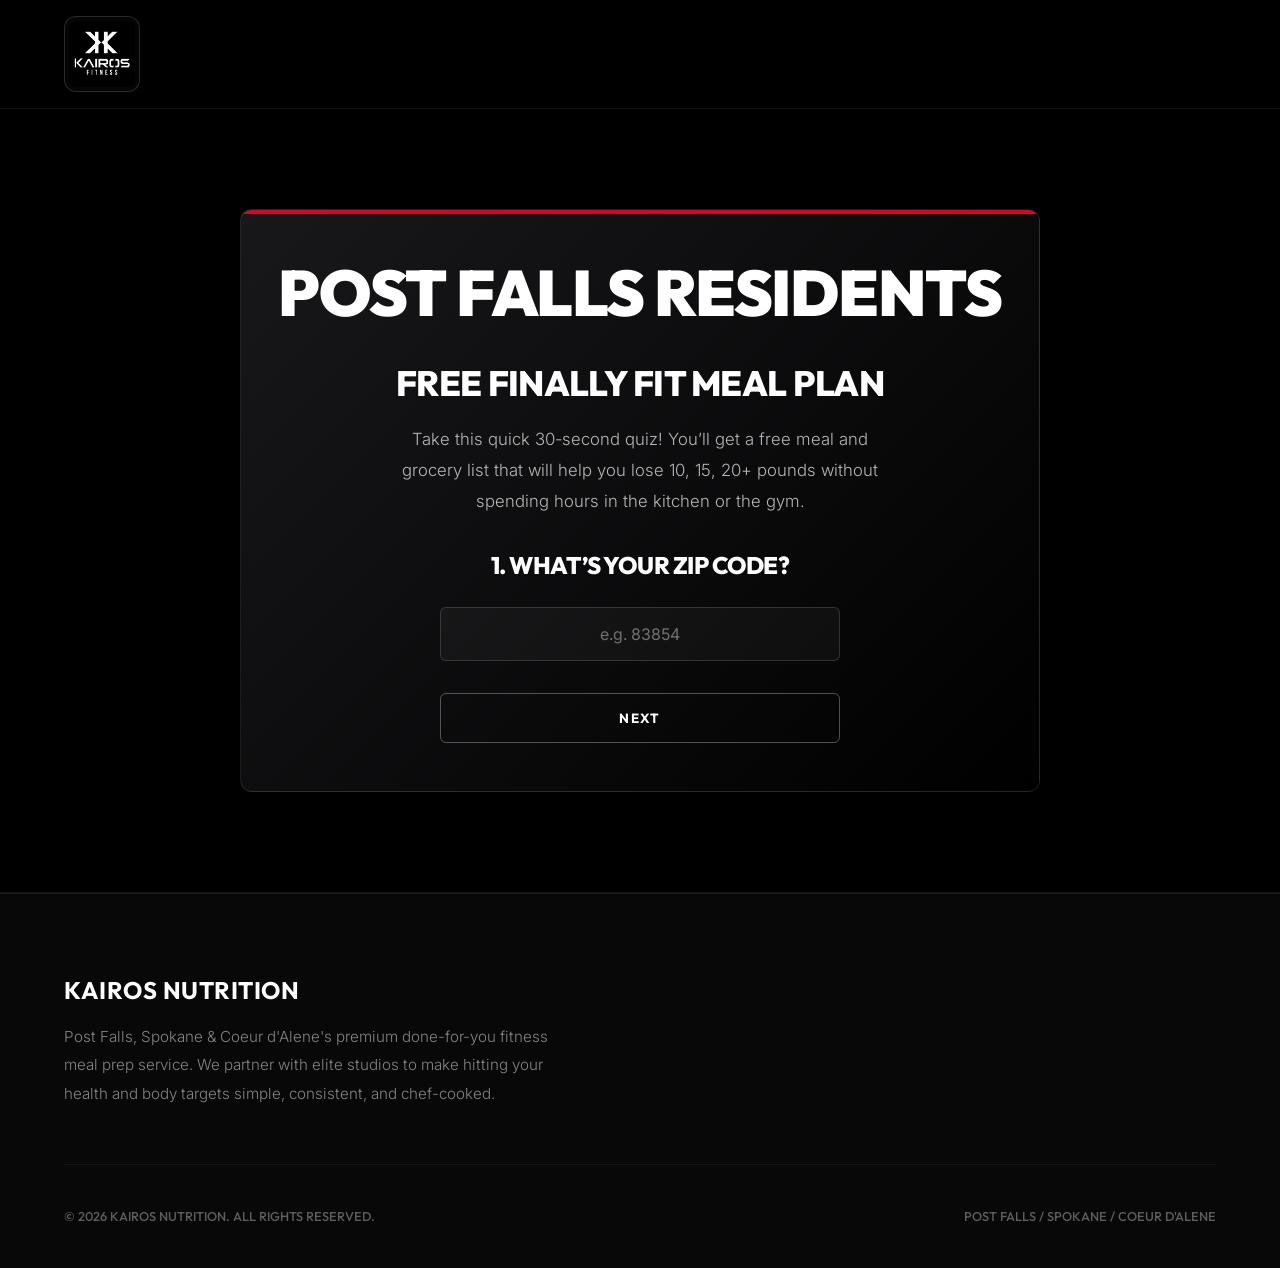
==== post-falls/index.html @ ef64cce2 "Add Matthew D. before/after transformation photos to his testimonial card" ====
<!DOCTYPE html>
<html lang="en">
<head>
    <meta charset="UTF-8">
    <meta name="viewport" content="width=device-width, initial-scale=1.0">
    <title>Automated Meal Plan & Delivery | Finally Fit Post Falls</title>
    <meta name="description" content="Calculate your personalized daily macros, unlock member-pricing, and get chef-cooked high-protein meals delivered fresh. Done-for-you fitness nutrition.">
    
    <!-- CSS Stylesheet -->
    <link rel="stylesheet" href="/post-falls/style.css?v=4.2">
    
    <!-- Preconnect for Google Fonts -->
    <link rel="preconnect" href="https://fonts.googleapis.com">
    <link rel="preconnect" href="https://fonts.gstatic.com" crossorigin>
    
    <!-- Script defer -->
    <script src="/post-falls/main.js?v=4.3" defer></script>
    <style>
        .testimonial-grid {
            display: grid;
            grid-template-columns: repeat(3, minmax(0, 1fr));
            gap: 20px;
        }
        @media (max-width: 768px) {
            .testimonial-grid {
                grid-template-columns: 1fr;
                gap: 15px;
            }
        }
    </style>
</head>
<body>


    <!-- MAIN BRAND HEADER -->
    <header class="header-nav">
        <div class="container nav-flex">
            <a href="#" class="logo-link">
                <img src="/assets/kairos_logo.png" alt="Kairos Logo" class="logo-img" onerror="this.style.display='none'">
            </a>
        </div>
    </header>

    <!-- HERO SECTION & INTEGRATED LEAD CAPTURE QUIZ -->
    <section class="hero-sec" id="quiz-anchor">
        <div class="container">
            <div class="quiz-hero-container">
                <!-- Centered Step-by-Step Lead Magnet Quiz Widget -->
                <div class="lead-magnet-content quiz-container" id="lead-quiz">

                    <!-- Step 1 -->
                    <div class="quiz-step active" id="quiz-step-1">
                        <!-- Centered Bold Header -->
                        <h1 class="hero-post-falls-title" style="margin-top: 0; margin-bottom: 2rem;">Post Falls Residents</h1>
                        <h2 class="font-heading" style="font-size: 2.2rem; margin-bottom: 1rem; text-align: center;">Free Finally Fit Meal Plan</h2>
                        <p style="color: rgba(255,255,255,0.7); margin-bottom: 2rem; max-width: 500px; margin-inline: auto; text-align: center;">Take this quick 30-second quiz! You’ll get a free meal and grocery list that will help you lose 10, 15, 20+ pounds without spending hours in the kitchen or the gym.</p>
                        
                        <h3 class="font-heading" style="font-size: 1.5rem; margin-bottom: 1.5rem; text-align: center;">1. What’s your ZIP code?</h3>
                        <div class="quiz-options">
                            <input type="text" class="lead-input" placeholder="e.g. 83854" data-question="What's your ZIP code?" required style="margin-bottom: 0;" />
                            <button class="btn btn-secondary text-next-btn" data-next="quiz-step-2" style="margin-top: 1rem; width: 100%;">Next</button>
                        </div>
                    </div>

                    <!-- Step 2 -->
                    <div class="quiz-step" id="quiz-step-2" style="display: none;">
                        <span class="font-heading" style="font-size: 0.85rem; letter-spacing: 0.2em; color: var(--brand-red); display: block; margin-bottom: 0.5rem; text-align: center;">Step 2 of 13</span>
                        <h3 class="font-heading" style="font-size: 1.5rem; margin-bottom: 1.5rem; text-align: center;">2. How old are you?</h3>
                        <div class="quiz-options">
                            <input type="number" class="lead-input" placeholder="e.g. 35" data-question="How old are you?" required style="margin-bottom: 0;" />
                            <button class="btn btn-secondary text-next-btn" data-next="quiz-step-3" style="margin-top: 1rem; width: 100%;">Next</button>
                        </div>
                        <button class="btn btn-secondary quiz-back-btn" data-prev="quiz-step-1" style="margin-top: 1.5rem; width: 100%; opacity: 0.7;">Back</button>
                    </div>

                    <!-- Step 3 -->
                    <div class="quiz-step" id="quiz-step-3" style="display: none;">
                        <span class="font-heading" style="font-size: 0.85rem; letter-spacing: 0.2em; color: var(--brand-red); display: block; margin-bottom: 0.5rem; text-align: center;">Step 3 of 13</span>
                        <h3 class="font-heading" style="font-size: 1.5rem; margin-bottom: 1.5rem; text-align: center;">3. Are you:</h3>
                        <div class="quiz-options">
                            <button class="btn btn-secondary quiz-btn" data-next="quiz-step-4">Male</button>
                            <button class="btn btn-secondary quiz-btn" data-next="quiz-step-4">Female</button>
                        </div>
                        <button class="btn btn-secondary quiz-back-btn" data-prev="quiz-step-2" style="margin-top: 1.5rem; width: 100%; opacity: 0.7;">Back</button>
                    </div>

                    <!-- Step 4 -->
                    <div class="quiz-step" id="quiz-step-4" style="display: none;">
                        <span class="font-heading" style="font-size: 0.85rem; letter-spacing: 0.2em; color: var(--brand-red); display: block; margin-bottom: 0.5rem; text-align: center;">Step 4 of 13</span>
                        <h3 class="font-heading" style="font-size: 1.5rem; margin-bottom: 1.5rem; text-align: center;">4. How tall are you?</h3>
                        <div class="quiz-options">
                            <div class="split-inputs-container">
                                <input type="number" class="lead-input" placeholder="Feet" data-question="Height (Feet)" required style="flex: 1; margin-bottom: 0;" />
                                <input type="number" class="lead-input" placeholder="Inches" data-question="Height (Inches)" required style="flex: 1; margin-bottom: 0;" />
                            </div>
                            <button class="btn btn-secondary text-next-btn" data-next="quiz-step-5" style="margin-top: 1rem; width: 100%;">Next</button>
                        </div>
                        <button class="btn btn-secondary quiz-back-btn" data-prev="quiz-step-3" style="margin-top: 1.5rem; width: 100%; opacity: 0.7;">Back</button>
                    </div>

                    <!-- Step 5 -->
                    <div class="quiz-step" id="quiz-step-5" style="display: none;">
                        <span class="font-heading" style="font-size: 0.85rem; letter-spacing: 0.2em; color: var(--brand-red); display: block; margin-bottom: 0.5rem; text-align: center;">Step 5 of 13</span>
                        <h3 class="font-heading" style="font-size: 1.5rem; margin-bottom: 1.5rem; text-align: center;">5. What is your current weight?</h3>
                        <div class="quiz-options">
                            <input type="text" class="lead-input" placeholder="e.g. 180 lbs" data-question="What is your current weight?" required style="margin-bottom: 0;" />
                            <button class="btn btn-secondary text-next-btn" data-next="quiz-step-6" style="margin-top: 1rem; width: 100%;">Next</button>
                        </div>
                        <button class="btn btn-secondary quiz-back-btn" data-prev="quiz-step-4" style="margin-top: 1.5rem; width: 100%; opacity: 0.7;">Back</button>
                    </div>

                    <!-- Step 6 -->
                    <div class="quiz-step" id="quiz-step-6" style="display: none;">
                        <span class="font-heading" style="font-size: 0.85rem; letter-spacing: 0.2em; color: var(--brand-red); display: block; margin-bottom: 0.5rem; text-align: center;">Step 6 of 13</span>
                        <h3 class="font-heading" style="font-size: 1.5rem; margin-bottom: 1.5rem; text-align: center;">6. Which best describes your activity level?</h3>
                        <div class="quiz-options">
                            <button class="btn btn-secondary quiz-btn" data-next="quiz-step-7">Mostly sitting / desk job</button>
                            <button class="btn btn-secondary quiz-btn" data-next="quiz-step-7">Lightly active</button>
                            <button class="btn btn-secondary quiz-btn" data-next="quiz-step-7">Moderately active</button>
                            <button class="btn btn-secondary quiz-btn" data-next="quiz-step-7">Very active</button>
                        </div>
                        <button class="btn btn-secondary quiz-back-btn" data-prev="quiz-step-5" style="margin-top: 1.5rem; width: 100%; opacity: 0.7;">Back</button>
                    </div>

                    <!-- Step 7 -->
                    <div class="quiz-step" id="quiz-step-7" style="display: none;">
                        <span class="font-heading" style="font-size: 0.85rem; letter-spacing: 0.2em; color: var(--brand-red); display: block; margin-bottom: 0.5rem; text-align: center;">Step 7 of 13</span>
                        <h3 class="font-heading" style="font-size: 1.5rem; margin-bottom: 1.5rem; text-align: center;">7. How much weight would you like to lose?</h3>
                        <div class="quiz-options">
                            <button class="btn btn-secondary quiz-btn" data-next="quiz-step-8">1-10 lbs</button>
                            <button class="btn btn-secondary quiz-btn" data-next="quiz-step-8">10-20 lbs</button>
                            <button class="btn btn-secondary quiz-btn" data-next="quiz-step-8">20-30 lbs</button>
                            <button class="btn btn-secondary quiz-btn" data-next="quiz-step-8">30+ lbs</button>
                        </div>
                        <button class="btn btn-secondary quiz-back-btn" data-prev="quiz-step-6" style="margin-top: 1.5rem; width: 100%; opacity: 0.7;">Back</button>
                    </div>

                    <!-- Step 8 -->
                    <div class="quiz-step" id="quiz-step-8" style="display: none;">
                        <span class="font-heading" style="font-size: 0.85rem; letter-spacing: 0.2em; color: var(--brand-red); display: block; margin-bottom: 0.5rem; text-align: center;">Step 8 of 13</span>
                        <h3 class="font-heading" style="font-size: 1.5rem; margin-bottom: 1.5rem; text-align: center;">8. How many hours do you work each week?</h3>
                        <div class="quiz-options">
                            <button class="btn btn-secondary quiz-btn" data-next="quiz-step-10">Under 40</button>
                            <button class="btn btn-secondary quiz-btn" data-next="quiz-step-10">40-50</button>
                            <button class="btn btn-secondary quiz-btn" data-next="quiz-step-10">50-60</button>
                            <button class="btn btn-secondary quiz-btn" data-next="quiz-step-10">60+</button>
                        </div>
                        <button class="btn btn-secondary quiz-back-btn" data-prev="quiz-step-7" style="margin-top: 1.5rem; width: 100%; opacity: 0.7;">Back</button>
                    </div>

                    <!-- Step 10 -->
                    <div class="quiz-step" id="quiz-step-10" style="display: none;">
                        <span class="font-heading" style="font-size: 0.85rem; letter-spacing: 0.2em; color: var(--brand-red); display: block; margin-bottom: 0.5rem; text-align: center;">Step 10 of 13</span>
                        <h3 class="font-heading" style="font-size: 1.5rem; margin-bottom: 1.5rem; text-align: center;">10. How important is losing this weight to you right now?</h3>
                        <div class="quiz-options">
                            <button class="btn btn-secondary quiz-btn" data-next="quiz-step-11">1 - Not very important</button>
                            <button class="btn btn-secondary quiz-btn" data-next="quiz-step-11">2 - I know I should, but I'm not ready</button>
                            <button class="btn btn-secondary quiz-btn" data-next="quiz-step-11">3 - I want to make a change</button>
                            <button class="btn btn-secondary quiz-btn" data-next="quiz-step-11">4 - I'm serious about it</button>
                            <button class="btn btn-secondary quiz-btn" data-next="quiz-step-11">5 - I need to do this now</button>
                        </div>
                        <button class="btn btn-secondary quiz-back-btn" data-prev="quiz-step-8" style="margin-top: 1.5rem; width: 100%; opacity: 0.7;">Back</button>
                    </div>

                    <!-- Step 11 -->
                    <div class="quiz-step" id="quiz-step-11" style="display: none;">
                        <span class="font-heading" style="font-size: 0.85rem; letter-spacing: 0.2em; color: var(--brand-red); display: block; margin-bottom: 0.5rem; text-align: center;">Step 11 of 13</span>
                        <h3 class="font-heading" style="font-size: 1.5rem; margin-bottom: 1.5rem; text-align: center;">11. What is your biggest struggle right now?</h3>
                        <div class="quiz-options">
                            <button class="btn btn-secondary quiz-btn" data-next="quiz-step-12">I don't have time</button>
                            <button class="btn btn-secondary quiz-btn" data-next="quiz-step-12">I can't stay consistent</button>
                            <button class="btn btn-secondary quiz-btn" data-next="quiz-step-12">I don't know what to eat</button>
                            <button class="btn btn-secondary quiz-btn" data-next="quiz-step-12">I'm too tired after work</button>
                            <button class="btn btn-secondary quiz-btn" data-next="quiz-step-12">I lose weight, then gain it back</button>
                        </div>
                        <button class="btn btn-secondary quiz-back-btn" data-prev="quiz-step-10" style="margin-top: 1.5rem; width: 100%; opacity: 0.7;">Back</button>
                    </div>
                    
                    <!-- Step 12 -->
                    <div class="quiz-step" id="quiz-step-12" style="display: none;">
                        <span class="font-heading" style="font-size: 0.85rem; letter-spacing: 0.2em; color: var(--brand-red); display: block; margin-bottom: 0.5rem; text-align: center;">Step 12 of 13</span>
                        <h3 class="font-heading" style="font-size: 1.5rem; margin-bottom: 1.5rem; text-align: center;">12. What is your name?</h3>
                        <div class="quiz-options">
                            <div class="split-inputs-container">
                                <input type="text" class="lead-input" placeholder="First Name" data-question="What's your first name?" required style="flex: 1; margin-bottom: 0;" />
                                <input type="text" class="lead-input" placeholder="Last Name" data-question="What's your last name?" required style="flex: 1; margin-bottom: 0;" />
                            </div>
                            <button class="btn btn-secondary text-next-btn" data-next="quiz-step-email" style="margin-top: 1rem; width: 100%;">Next</button>
                        </div>
                        <button class="btn btn-secondary quiz-back-btn" data-prev="quiz-step-11" style="margin-top: 1.5rem; width: 100%; opacity: 0.7;">Back</button>
                    </div>

                    <!-- Step 13 (Email + Phone) -->
                    <div class="quiz-step" id="quiz-step-email" style="display: none;">
                        <span class="font-heading" style="font-size: 0.85rem; letter-spacing: 0.2em; color: var(--brand-red); display: block; margin-bottom: 0.5rem; text-align: center;">Results Ready</span>
                        <h2 class="font-heading" style="font-size: 2.2rem; margin-bottom: 1rem; text-align: center;">Your Plan is Ready!</h2>
                        <p style="color: rgba(255,255,255,0.7); margin-bottom: 2rem; max-width: 500px; margin-inline: auto; text-align: center;">Enter your email and phone number to instantly receive your customized workout and meal plan</p>
                        
                        <form class="lead-magnet-form" id="quiz-form">
                            <input type="email" id="quiz-email" class="lead-input" placeholder="Enter your best email address" required style="margin-bottom: 1rem;" />
                            <input type="tel" id="quiz-phone" class="lead-input" placeholder="Enter your best phone number" required style="margin-bottom: 1rem;" />
                            
                            <div class="sms-disclaimer" style="font-size: 0.72rem; color: rgba(255, 255, 255, 0.45); margin-top: 8px; margin-bottom: 12px; line-height: 1.4; text-align: left; font-weight: 300;">
                                By clicking below, you consent to receive text messages from Finally Fit for order reminders, meal swaps, and updates. Msg & data rates may apply. Msg frequency varies. Reply STOP to opt-out. View our <a href="https://kairosmealpreps.com/privacy" target="_blank" style="color: var(--brand-red); text-decoration: underline;">Privacy Policy</a>.
                            </div>

                            <button type="submit" class="btn btn-primary lead-btn" style="width: 100%;">Reveal My Results & Get Guide</button>
                        </form>
                        <button class="btn btn-secondary quiz-back-btn" data-prev="quiz-step-12" style="margin-top: 1.5rem; width: 100%; opacity: 0.7;">Back</button>
                    </div>
                    
                    <!-- Step 14 (Loading Screen) -->
                    <div class="quiz-step" id="quiz-step-loading" style="display: none; text-align: center; padding: 40px 20px;">
                        <span class="font-heading" style="font-size: 0.9rem; letter-spacing: 0.25em; color: var(--brand-red); display: block; margin-bottom: 1.5rem; text-transform: uppercase;">Creating Your Plan</span>
                        <h2 class="font-heading" style="font-size: 2rem; margin-bottom: 2rem; text-transform: uppercase; letter-spacing: 1px;">Building Your Personalized Meal Plan...</h2>
                        
                        <!-- Progress Bar Container -->
                        <div style="width: 100%; max-width: 450px; height: 12px; background: rgba(255, 255, 255, 0.08); border: 2px solid #fff; border-radius: 0; margin: 0 auto 2.5rem auto; overflow: hidden; position: relative;">
                            <div id="loading-bar-progress" style="width: 0%; height: 100%; background: var(--brand-red); transition: width 0.1s linear;"></div>
                        </div>
                        
                        <!-- Dynamic Loading Text -->
                        <p id="loading-step-text" style="color: rgba(255, 255, 255, 0.85); font-size: 1.05rem; font-weight: 300; height: 30px; margin: 0 auto; max-width: 500px;">
                            Analyzing your daily calorie needs...
                        </p>
                    </div>

                </div>
            </div>
                     <!-- DYNAMIC RESULTS & PRICING PANEL (Initially hidden, revealed on submit) -->
            <div class="results-pane" id="results-pane" style="display: none; padding: 0.75rem 0;">
                
                <!-- SECTION 1 — PERSONALIZED RESULTS -->
                <div class="results-header-box" style="text-align: center; max-width: 650px; margin: 0 auto; padding: 0.5rem 1.5rem;">
                    <h2 style="font-family: var(--font-primary); font-weight: 900; font-size: clamp(1.1rem, 3.5vw, 1.6rem); text-transform: uppercase; color: #fff; margin-bottom: 0.3rem; line-height: 1.2; letter-spacing: 0.5px;">
                        CONGRATULATIONS <span id="result-user-name">Athlete</span>!<br>
                        <span style="font-size: 0.85em; font-weight: 700; opacity: 0.95;">YOUR PLAN IS READY.</span>
                    </h2>
                    <p style="font-size: 1.02rem; color: rgba(255, 255, 255, 0.7); font-weight: 300; margin-top: 5px; margin-bottom: 1.25rem; line-height: 1.45;">
                        Your personalized meal plan, recipes, and Post Falls grocery list have been sent to your email.
                    </p>
                    
 
 
                    <div class="macro-box-grid" style="display: grid; grid-template-columns: repeat(4, minmax(0, 1fr)); gap: 8px; max-width: 550px; margin: 0 auto 1.5rem auto;">
                        <div class="macro-stat-card calorie-card" style="background: rgba(255,255,255,0.03); border: 1px solid rgba(255,255,255,0.1); padding: 0.5rem 0.25rem; border-radius: 8px; text-align: center;">
                            <div class="macro-val" id="macro-val-calories" style="font-size: 1.4rem; font-weight: 900; color: #fff;">1,850</div>
                            <div class="macro-label" style="font-size: 0.75rem; text-transform: uppercase; color: rgba(255,255,255,0.5); margin-top: 3px;">Calories</div>
                        </div>
                        <div class="macro-stat-card" style="background: rgba(255,255,255,0.03); border: 1px solid rgba(255,255,255,0.1); padding: 0.5rem 0.25rem; border-radius: 8px; text-align: center;">
                            <div class="macro-val" id="macro-val-protein" style="font-size: 1.4rem; font-weight: 900; color: var(--brand-red);">175g</div>
                            <div class="macro-label" style="font-size: 0.75rem; text-transform: uppercase; color: rgba(255,255,255,0.5); margin-top: 3px;">Protein</div>
                        </div>
                        <div class="macro-stat-card" style="background: rgba(255,255,255,0.03); border: 1px solid rgba(255,255,255,0.1); padding: 0.5rem 0.25rem; border-radius: 8px; text-align: center;">
                            <div class="macro-val" id="macro-val-carbs" style="font-size: 1.4rem; font-weight: 900; color: #fff;">125g</div>
                            <div class="macro-label" style="font-size: 0.75rem; text-transform: uppercase; color: rgba(255,255,255,0.5); margin-top: 3px;">Carbs</div>
                        </div>
                        <div class="macro-stat-card" style="background: rgba(255,255,255,0.03); border: 1px solid rgba(255,255,255,0.1); padding: 0.5rem 0.25rem; border-radius: 8px; text-align: center;">
                            <div class="macro-val" id="macro-val-fat" style="font-size: 1.4rem; font-weight: 900; color: #fff;">55g</div>
                            <div class="macro-label" style="font-size: 0.75rem; text-transform: uppercase; color: rgba(255,255,255,0.5); margin-top: 3px;">Fat</div>
                        </div>
                    </div>
 
                </div>
                <!-- SECTION 1 — TRANSITION -->
                <div class="section-transition" style="text-align: center; max-width: 650px; margin: 3rem auto 2rem auto; padding: 0 1.5rem;">
                    <h4 id="transition-small-headline" style="font-family: var(--font-primary); font-weight: 800; font-size: 1.1rem; text-transform: uppercase; color: var(--brand-red); letter-spacing: 0.15em; margin-bottom: 0.5rem;">
                        <span id="trans-user-name">ATHLETE</span>, YOU HAVE THE PLAN.
                    </h4>
                    <h2 style="font-family: var(--font-primary); font-weight: 900; font-size: clamp(2rem, 5vw, 3rem); text-transform: uppercase; color: #fff; margin-bottom: 1rem; line-height: 1.15; letter-spacing: -0.5px;">
                        WOULD YOU LIKE IT ALL DONE FOR YOU?
                    </h2>
                    
                    <!-- Responsive Landscape Video Container (16:9) -->
                    <div class="video-container" style="width: 100%; max-width: 560px; margin: 2rem auto 0 auto; aspect-ratio: 16 / 9; background: #0b0b0b; border-radius: 12px; overflow: hidden; border: 2px solid rgba(217, 4, 41, 0.2); box-shadow: 0 10px 40px rgba(217, 4, 41, 0.15); position: relative;">
                        <iframe src="https://www.youtube.com/embed/5qKrblm3T_M?rel=0" frameborder="0" allow="autoplay; fullscreen; picture-in-picture" allowfullscreen style="position: absolute; top: 0; left: 0; width: 100%; height: 100%;"></iframe>
                    </div>
                </div>

                <!-- SECTION 2 — INTRODUCE THE NEXT OFFER -->
                <div class="section-introduce-offer" style="max-width: 650px; margin: 4rem auto; padding: 0 1.5rem; text-align: center;">
                    <h2 style="font-family: var(--font-primary); font-weight: 900; font-size: clamp(1.8rem, 5vw, 2.8rem); text-transform: uppercase; color: #fff; margin-bottom: 0.75rem; line-height: 1.15; letter-spacing: -0.5px;">
                        Transform With The Finally Fit Project
                    </h2>
                    <p style="font-size: 1.15rem; color: rgba(255,255,255,0.7); font-weight: 300; margin-bottom: 3rem; line-height: 1.5;">
                        For the next 28 days, we'll help you take the plan you just received and truly follow it.
                    </p>

                    <!-- Card Grid (styled like image 3) -->
                    <div style="display: grid; grid-template-columns: repeat(2, minmax(0, 1fr)); gap: 15px; max-width: 400px; margin: 0 auto 2rem auto; padding: 0 10px;">
                        <div style="background: #ffffff; color: #000000; padding: 1rem; border-radius: 12px; font-weight: 700; font-size: 0.9rem; text-align: center; box-shadow: 0 4px 20px rgba(0,0,0,0.15); font-family: var(--font-primary); display: flex; align-items: center; justify-content: center; height: 110px; text-transform: uppercase; letter-spacing: 0.5px; border: 1px solid rgba(0,0,0,0.05); box-sizing: border-box;">
                            Fitness Plan
                        </div>
                        <div style="background: #ffffff; color: #000000; padding: 1rem; border-radius: 12px; font-weight: 700; font-size: 0.9rem; text-align: center; box-shadow: 0 4px 20px rgba(0,0,0,0.15); font-family: var(--font-primary); display: flex; align-items: center; justify-content: center; height: 110px; text-transform: uppercase; letter-spacing: 0.5px; border: 1px solid rgba(0,0,0,0.05); box-sizing: border-box;">
                            Nutrition Coaching
                        </div>
                        <div style="background: #ffffff; color: #000000; padding: 1rem; border-radius: 12px; font-weight: 700; font-size: 0.9rem; text-align: center; box-shadow: 0 4px 20px rgba(0,0,0,0.15); font-family: var(--font-primary); display: flex; align-items: center; justify-content: center; height: 110px; text-transform: uppercase; letter-spacing: 0.5px; border: 1px solid rgba(0,0,0,0.05); box-sizing: border-box;">
                            Weekly Accountability
                        </div>
                        <div style="background: #ffffff; color: #000000; padding: 1rem; border-radius: 12px; font-weight: 700; font-size: 0.9rem; text-align: center; box-shadow: 0 4px 20px rgba(0,0,0,0.15); font-family: var(--font-primary); display: flex; align-items: center; justify-content: center; height: 110px; text-transform: uppercase; letter-spacing: 0.5px; border: 1px solid rgba(0,0,0,0.05); box-sizing: border-box;">
                            Done-For-You Meals
                        </div>
                    </div>
                    <div style="text-align: center; font-size: 1.1rem; color: rgba(255,255,255,0.5); font-weight: 700; margin-top: -1rem; margin-bottom: 3rem; letter-spacing: 1px;">
                        + MORE
                    </div>
                </div>

                <!-- SECTION 3 — NEXT STEP -->
                <div id="booking-section" class="section-next-step" style="max-width: 650px; margin: 4rem auto; padding: 3rem 1.5rem; background: linear-gradient(135deg, rgba(217, 4, 41, 0.05) 0%, rgba(0, 0, 0, 0) 100%); border: 2px solid var(--brand-red); border-radius: 12px; text-align: center; box-shadow: 0 10px 40px rgba(0,0,0,0.5);">
                    <h2 style="font-family: var(--font-primary); font-weight: 900; font-size: 2.2rem; text-transform: uppercase; color: #fff; margin-top: 0; margin-bottom: 1.5rem; letter-spacing: -0.5px; line-height: 1.15;">
                        HERE'S THE NEXT STEP.
                    </h2>
                    <p style="font-size: 1.1rem; color: rgba(255,255,255,0.85); line-height: 1.6; font-weight: 300; margin-bottom: 1.25rem; text-align: left;">
                        Meet with me in person at a local Post Falls gym.
                    </p>
                    <p style="font-size: 1.1rem; color: rgba(255,255,255,0.85); line-height: 1.6; font-weight: 300; margin-bottom: 2.5rem; text-align: left;" id="booking-goal-copy">
                        We'll review the plan you just received, talk about your goals, and I'll show you what your first 28 days could look like.
                    </p>

                    <!-- Three Details -->
                    <div style="display: flex; flex-direction: column; gap: 12px; padding: 1.5rem; background: rgba(255,255,255,0.02); border: 1px solid rgba(255,255,255,0.08); border-radius: 8px; text-align: left; max-width: 450px; margin: 0 auto 2.5rem auto;">
                        <div style="font-size: 1.1rem; color: #fff; display: flex; align-items: center; gap: 12px;">
                            <span style="font-size: 1.2rem;">📍</span> <strong>Post Falls, Idaho</strong>
                        </div>
                        <div style="font-size: 1.1rem; color: #fff; display: flex; align-items: center; gap: 12px;">
                            <span style="font-size: 1.2rem;">⏱</span> <strong>About 30 minutes</strong>
                        </div>
                        <div style="font-size: 1.1rem; color: #fff; display: flex; align-items: center; gap: 12px;">
                            <span style="font-size: 1.2rem;">👤</span> <strong>One-on-one</strong>
                        </div>
                    </div>

                    <!-- Primary Booking CTA button -->
                    <a href="https://calendar.app.google/Ku4h9mVZbAeVrSJt8" target="_blank" class="btn btn-primary cta-btn-strategy" style="width: 100%; font-size: 1.2rem; padding: 1.25rem 2rem; border-radius: 6px; box-shadow: 0 0 30px var(--brand-red-glow); text-decoration: none; display: block; font-weight: 700; text-transform: uppercase; letter-spacing: 0.5px;">
                        BOOK MY IN-PERSON ASSESSMENT
                    </a>
                </div>

                <!-- SECTION 4 — TESTIMONIALS -->
                <div class="section-testimonials" style="max-width: 900px; margin: 6rem auto 3rem auto; padding: 0 1.5rem; text-align: center;">
                    <h2 style="font-family: var(--font-primary); font-weight: 900; font-size: clamp(1.8rem, 5vw, 2.5rem); text-transform: uppercase; color: #fff; margin-bottom: 2rem; line-height: 1.15; letter-spacing: -0.5px;">
                        Real Results From Real Members
                    </h2>
                    
                    <div class="testimonial-grid" style="text-align: left; margin-bottom: 2rem;">
                        <!-- Testimonial 1 -->
                        <div style="background: rgba(255,255,255,0.02); border: 1px solid rgba(255,255,255,0.08); padding: 1.5rem; border-radius: 12px; display: flex; flex-direction: column; justify-content: space-between; box-shadow: 0 4px 20px rgba(0,0,0,0.2);">
                            <div>
                                <div style="color: #ffb703; font-size: 0.95rem; margin-bottom: 0.75rem;">★★★★★</div>
                                
                                <!-- Before/After Image Grid -->
                                <div style="display: flex; gap: 10px; margin-bottom: 1.25rem; height: 165px;">
                                    <div style="flex: 1; position: relative; border-radius: 8px; overflow: hidden; border: 1px solid rgba(255,255,255,0.1);">
                                        <img src="/assets/sarah_before.jpg" style="width: 100%; height: 100%; object-fit: cover; object-position: center top;">
                                        <span style="position: absolute; bottom: 5px; left: 5px; background: rgba(0,0,0,0.6); color: #fff; font-size: 0.7rem; font-weight: 700; padding: 2px 6px; border-radius: 4px; text-transform: uppercase; letter-spacing: 0.5px;">Before</span>
                                    </div>
                                    <div style="flex: 1; position: relative; border-radius: 8px; overflow: hidden; border: 1px solid rgba(217, 4, 41, 0.3);">
                                        <img src="/assets/sarah_after.jpg" style="width: 100%; height: 100%; object-fit: cover; object-position: center top;">
                                        <span style="position: absolute; bottom: 5px; left: 5px; background: var(--brand-red); color: #fff; font-size: 0.7rem; font-weight: 700; padding: 2px 6px; border-radius: 4px; text-transform: uppercase; letter-spacing: 0.5px;">After</span>
                                    </div>
                                </div>

                                <p style="font-size: 0.95rem; color: rgba(255,255,255,0.85); line-height: 1.5; font-style: italic; font-weight: 300; margin: 0 0 1.25rem 0;">
                                    "As a super busy mom of 4, I don't have time to plan out my workouts or meal prep for myself all while cooking separately for the rest of the family. Getting back on track after having my youngest was hard. A friend recommended I give Kairos Meal Preps a try and that's when I decided to try out the Finally Fit Project. 4 weeks in & I was already seeing results. 8 weeks in and I feel the difference. Daniel is easy to work with, easy to communicate with & will work with you on dietary needs. So thankful to find a local company to support while getting healthy & fit."
                                </p>
                            </div>
                            <div>
                                <div style="font-weight: 700; font-size: 0.95rem; color: #fff; text-transform: uppercase; letter-spacing: 0.5px;">Lidiya</div>
                                <div style="font-size: 0.8rem; color: var(--brand-red); font-weight: 700; text-transform: uppercase; margin-top: 2px;">Active Member / Mom of 4</div>
                            </div>
                        </div>
                        
                        <!-- Testimonial 2 -->
                        <div style="background: rgba(255,255,255,0.02); border: 1px solid rgba(255,255,255,0.08); padding: 1.5rem; border-radius: 12px; display: flex; flex-direction: column; justify-content: space-between; box-shadow: 0 4px 20px rgba(0,0,0,0.2);">
                            <div>
                                <div style="color: #ffb703; font-size: 0.95rem; margin-bottom: 0.75rem;">★★★★★</div>
                                
                                <!-- Before/After Image Grid -->
                                <div style="display: flex; gap: 10px; margin-bottom: 1.25rem; height: 165px;">
                                    <div style="flex: 1; position: relative; border-radius: 8px; overflow: hidden; border: 1px solid rgba(255,255,255,0.1);">
                                        <img src="/assets/matthew_before.jpg" style="width: 100%; height: 100%; object-fit: cover; object-position: center top;">
                                        <span style="position: absolute; bottom: 5px; left: 5px; background: rgba(0,0,0,0.6); color: #fff; font-size: 0.7rem; font-weight: 700; padding: 2px 6px; border-radius: 4px; text-transform: uppercase; letter-spacing: 0.5px;">Before</span>
                                    </div>
                                    <div style="flex: 1; position: relative; border-radius: 8px; overflow: hidden; border: 1px solid rgba(217, 4, 41, 0.3);">
                                        <img src="/assets/matthew_after.jpg" style="width: 100%; height: 100%; object-fit: cover; object-position: center top;">
                                        <span style="position: absolute; bottom: 5px; left: 5px; background: var(--brand-red); color: #fff; font-size: 0.7rem; font-weight: 700; padding: 2px 6px; border-radius: 4px; text-transform: uppercase; letter-spacing: 0.5px;">After</span>
                                    </div>
                                </div>

                                <p style="font-size: 0.95rem; color: rgba(255,255,255,0.85); line-height: 1.5; font-style: italic; font-weight: 300; margin: 0 0 1.25rem 0;">
                                    "I've had 15+ meals with Kairos already and they have all been delicious with the right macros. Meals are affordable and delivery is easy."
                                </p>
                            </div>
                            <div>
                                <div style="font-weight: 700; font-size: 0.95rem; color: #fff; text-transform: uppercase; letter-spacing: 0.5px;">Matthew D.</div>
                                <div style="font-size: 0.8rem; color: var(--brand-red); font-weight: 700; text-transform: uppercase; margin-top: 2px;">Active Kairos Member</div>
                            </div>
                        </div>

                        <!-- Testimonial 3 -->
                        <div style="background: rgba(255,255,255,0.02); border: 1px solid rgba(255,255,255,0.08); padding: 1.5rem; border-radius: 12px; display: flex; flex-direction: column; justify-content: space-between; box-shadow: 0 4px 20px rgba(0,0,0,0.2);">
                            <div>
                                <div style="color: #ffb703; font-size: 0.95rem; margin-bottom: 0.75rem;">★★★★★</div>
                                <p style="font-size: 0.95rem; color: rgba(255,255,255,0.85); line-height: 1.5; font-style: italic; font-weight: 300; margin: 0 0 1.25rem 0;">
                                    "Dropped from 295 to 220 pounds by combining Kairos meals with a consistent routine. It makes nutrition effortless."
                                </p>
                            </div>
                            <div>
                                <div style="font-weight: 700; font-size: 0.95rem; color: #fff; text-transform: uppercase; letter-spacing: 0.5px;">Duane B.</div>
                                <div style="font-size: 0.8rem; color: var(--brand-red); font-weight: 700; text-transform: uppercase; margin-top: 2px;">Lost 75 lbs / Active Member</div>
                            </div>
                        </div>
                    </div>
                </div>
            </div>
        </div>
    </section>



    <!-- FOOTER SECTION -->
    <footer class="footer-sec">
        <div class="container">
            <div class="footer-grid">
                <div class="footer-about">
                    <h3 style="font-family: var(--font-primary); font-size: 1.5rem; letter-spacing: 0.5px;">KAIROS NUTRITION</h3>
                    <p>Post Falls, Spokane & Coeur d'Alene's premium done-for-you fitness meal prep service. We partner with elite studios to make hitting your health and body targets simple, consistent, and chef-cooked.</p>
                </div>
            </div>
            
            <div class="footer-copyright">
                <span>© 2026 KAIROS NUTRITION. ALL RIGHTS RESERVED.</span>
                <span>POST FALLS / SPOKANE / COEUR D'ALENE</span>
            </div>
        </div>
    </footer>

    <!-- GoHighLevel Chat Widget for A2P Compliance -->
    <script
        src="https://widgets.leadconnectorhq.com/loader.js" 
        data-resources-url="https://widgets.leadconnectorhq.com/chat-widget/loader.js" 
        data-widget-id="6a4711e6e972e21b60c16e5" 
        data-source="WEB_USER">
    </script>

</body>
</html>
---- post-falls/style.css ----
/* ==========================================================================
   FINALLY FIT - SLEEK, MODERN & LUXURIOUS STYLE SYSTEM (style.css)
   Matches the premium dark-mode brand identity of kairosmealpreps.com
   ========================================================================== */

@import url('https://fonts.googleapis.com/css2?family=Outfit:wght@300;400;500;600;700;800;900&family=Inter:wght@300;400;500;600;700&display=swap');

:root {
    /* Color Palette - Premium Luxurious Dark & High-End Brand Crimson Accents */
    --color-black: #000000;
    --color-dark-bg: #000000;       /* Deep obsidian black from kairosmealpreps.com */
    --color-card-bg: #0A0A0A;       /* Sleek surface dark */
    --color-white: #FFFFFF;
    
    /* Brand Accent Colors - Rich Crimson Red */
    --brand-red: #D90429;           /* Rich crimson red from main site */
    --brand-red-hover: #EF233C;     /* Red hover state */
    --brand-red-glow: rgba(217, 4, 41, 0.25);
    --brand-red-light: rgba(217, 4, 41, 0.05);
    
    /* Grays & Borders */
    --color-gray-100: #F8F9FA;
    --color-gray-200: #E9ECEF;
    --color-gray-700: #3F3F46;
    --color-gray-800: #27272A;
    --color-gray-900: #18181B;
    --color-border: rgba(255, 255, 255, 0.08);
    --color-border-focus: rgba(217, 4, 41, 0.4);
    
    /* Typography */
    --font-primary: 'Outfit', sans-serif;
    --font-secondary: 'Inter', sans-serif;
    
    /* Transitions & Animations */
    --transition-fast: 0.2s ease;
    --transition-slow: 0.6s cubic-bezier(0.16, 1, 0.3, 1);
}

/* Base resets & layouts */
* {
    box-sizing: border-box;
    margin: 0;
    padding: 0;
}

html {
    scroll-behavior: smooth;
}

body {
    background-color: var(--color-black);
    color: var(--color-white);
    font-family: var(--font-secondary);
    line-height: 1.85;
    overflow-x: hidden;
    -webkit-font-smoothing: antialiased;
    background-image: 
        radial-gradient(circle at 10% 20%, rgba(217, 4, 41, 0.03) 0%, transparent 45%),
        radial-gradient(circle at 90% 80%, rgba(217, 4, 41, 0.02) 0%, transparent 50%);
}

.container {
    max-width: 1200px;
    margin: 0 auto;
    padding: 0 24px;
}

/* Typography elements */
h1, h2, h3, h4, .font-heading {
    font-family: var(--font-primary);
    font-weight: 800;
    text-transform: uppercase;
    letter-spacing: -0.02em;
    color: var(--color-white);
}

h1 {
    font-size: clamp(2.5rem, 6vw, 4.8rem);
    line-height: 1.25;
    font-weight: 900;
}

h2 {
    font-size: clamp(1.8rem, 4.5vw, 3rem);
    line-height: 1.35;
    font-weight: 800;
}

h3 {
    font-size: clamp(1.3rem, 2.5vw, 1.8rem);
    line-height: 1.4;
    font-weight: 700;
}

h4 {
    font-size: 1.25rem;
    font-weight: 700;
}

p {
    font-family: var(--font-secondary);
    font-size: 1.05rem;
    color: rgba(255, 255, 255, 0.65);
    font-weight: 300;
}

.subheading {
    font-family: var(--font-primary);
    font-size: 1.25rem;
    font-weight: 400;
    letter-spacing: 0.05em;
    color: rgba(255, 255, 255, 0.85);
}

span.highlight {
    color: var(--brand-red);
    text-shadow: 0 0 30px var(--brand-red-glow);
}

/* Header & Announcement Top Bar */
.top-bar {
    background-color: var(--color-dark-bg);
    color: rgba(255, 255, 255, 0.8);
    padding: 10px 24px;
    text-align: center;
    font-family: var(--font-primary);
    font-weight: 600;
    font-size: 0.85rem;
    letter-spacing: 0.08em;
    text-transform: uppercase;
    border-bottom: 1px solid var(--color-border);
    position: relative;
    z-index: 100;
}

.top-bar span {
    color: var(--brand-red);
    font-weight: 800;
}

.header-nav {
    background-color: rgba(0, 0, 0, 0.75);
    backdrop-filter: blur(20px);
    border-bottom: 1px solid var(--color-border);
    position: sticky;
    top: 0;
    z-index: 99;
    padding: 16px 0;
    transition: var(--transition-fast);
}

.nav-flex {
    display: flex;
    justify-content: space-between;
    align-items: center;
}

.logo-link {
    display: flex;
    align-items: center;
    text-decoration: none;
    gap: 12px;
}

.logo-img {
    height: 76px;
    border: 1px solid rgba(255, 255, 255, 0.15);
    border-radius: 12px;
    padding: 4px;
    background: rgba(255, 255, 255, 0.02);
}

.logo-text-wrap {
    display: flex;
    flex-direction: column;
    line-height: 0.95;
}

.logo-brand {
    font-family: var(--font-primary);
    font-size: 1.8rem;
    color: var(--color-white);
    letter-spacing: -0.5px;
    font-weight: 800;
}

.logo-tagline {
    font-family: var(--font-primary);
    font-size: 0.7rem;
    font-weight: 700;
    color: var(--brand-red);
    text-transform: uppercase;
    letter-spacing: 1px;
    margin-top: 2px;
}

.nav-links-list {
    display: flex;
    align-items: center;
    gap: 36px;
    list-style: none;
}

.nav-link-item {
    text-decoration: none;
    color: rgba(255, 255, 255, 0.65);
    font-family: var(--font-primary);
    font-weight: 600;
    font-size: 0.9rem;
    transition: var(--transition-fast);
    text-transform: uppercase;
    letter-spacing: 0.05em;
}

.nav-link-item:hover {
    color: var(--color-white);
    text-shadow: 0 0 15px rgba(255, 255, 255, 0.3);
}

/* Premium Buttons - Matches https://kairosmealpreps.com style */
.brutalist-btn {
    display: inline-block;
    padding: 0.85rem 2.2rem;
    font-family: var(--font-primary);
    font-weight: 700;
    text-transform: uppercase;
    letter-spacing: 0.08em;
    text-decoration: none;
    border-radius: 6px;
    transition: var(--transition-slow);
    cursor: pointer;
    border: none;
    position: relative;
    overflow: hidden;
    color: var(--color-white);
    background-color: var(--brand-red);
    box-shadow: 0 0 0 rgba(217, 4, 41, 0);
}

.brutalist-btn:hover {
    background-color: var(--brand-red-hover);
    transform: translateY(-2px);
    box-shadow: 0 0 35px var(--brand-red-glow);
}

.brutalist-btn:active {
    transform: translateY(1px);
}

.brutalist-btn.btn-charcoal {
    background-color: transparent;
    color: var(--color-white);
    border: 1px solid rgba(255, 255, 255, 0.2);
}

.brutalist-btn.btn-charcoal:hover {
    background-color: var(--color-white);
    color: var(--color-black);
    border-color: var(--color-white);
    box-shadow: 0 0 30px rgba(255, 255, 255, 0.25);
}

/* Sleek Luxury Hero & Grid */
.hero-sec {
    padding: 100px 0;
    border-bottom: 1px solid var(--color-border);
    position: relative;
    background-color: var(--color-black);
}

.hero-grid {
    display: grid;
    grid-template-columns: 1fr 1fr;
    gap: 48px;
    align-items: center;
}

.hero-pill {
    display: inline-block;
    background: rgba(255, 255, 255, 0.03);
    color: var(--color-white);
    padding: 0.5rem 1.25rem;
    border-radius: 50px;
    font-family: var(--font-primary);
    font-weight: 700;
    font-size: 0.8rem;
    text-transform: uppercase;
    letter-spacing: 0.08em;
    border: 1px solid var(--color-border);
    margin-bottom: 24px;
}

.hero-pill-dot {
    display: inline-block;
    width: 8px;
    height: 8px;
    border-radius: 50%;
    background-color: var(--brand-red);
    margin-right: 8px;
    vertical-align: middle;
    box-shadow: 0 0 10px var(--brand-red);
}

.hero-content h1 {
    margin-bottom: 24px;
}

.hero-content p {
    margin-bottom: 36px;
    font-size: 1.15rem;
    line-height: 1.85;
}

/* Luxurious Card Element */
.brutalist-card {
    background-color: var(--color-card-bg);
    border: 1px solid var(--color-border);
    border-radius: 12px;
    box-shadow: 0 20px 40px rgba(0, 0, 0, 0.5);
    transition: var(--transition-slow);
}

.brutalist-card.hover-lift:hover {
    transform: translateY(-4px);
    border-color: rgba(255, 255, 255, 0.2);
    box-shadow: 0 30px 60px rgba(0, 0, 0, 0.7);
}

/* Sleek Premium Quiz Widget (Glassmorphic dark-theme SaaS style) */
.quiz-widget {
    background: rgba(10, 10, 10, 0.7);
    backdrop-filter: blur(15px);
    -webkit-backdrop-filter: blur(15px);
    border: 1px solid rgba(255, 255, 255, 0.08);
    border-radius: 16px;
    box-shadow: 0 25px 50px -12px rgba(0, 0, 0, 0.5), 0 0 40px rgba(255, 255, 255, 0.02);
    padding: 40px;
    position: relative;
    overflow: hidden;
}

.quiz-widget::before {
    content: '';
    position: absolute;
    top: 0;
    left: 0;
    right: 0;
    height: 4px;
    background: linear-gradient(90deg, var(--brand-red), #ff5e3a);
    box-shadow: 0 2px 20px rgba(217, 4, 41, 0.4);
}

.quiz-header {
    border-bottom: 1px solid rgba(255, 255, 255, 0.06);
    padding-bottom: 16px;
    margin-bottom: 24px;
    display: flex;
    justify-content: space-between;
    align-items: center;
}

.quiz-title {
    font-family: var(--font-primary);
    font-weight: 700;
    font-size: 0.85rem;
    text-transform: uppercase;
    letter-spacing: 0.08em;
    color: rgba(255, 255, 255, 0.45);
}

.quiz-progress-num {
    font-family: var(--font-primary);
    font-weight: 750;
    font-size: 0.85rem;
    color: var(--brand-red);
}

.quiz-progress-bar {
    height: 4px;
    background: rgba(255, 255, 255, 0.05);
    border-radius: 10px;
    overflow: hidden;
    margin-bottom: 32px;
}

.quiz-progress-fill {
    height: 100%;
    width: 0%;
    background: linear-gradient(90deg, var(--brand-red), #ff5e3a);
    transition: width 0.4s cubic-bezier(0.4, 0, 0.2, 1);
    box-shadow: 0 0 15px rgba(217, 4, 41, 0.4);
}

.quiz-step-pane {
    display: none;
}

.quiz-step-pane.active {
    display: block;
    animation: stepReveal 0.4s ease-out;
}

@keyframes stepReveal {
    from { opacity: 0; transform: translateY(8px); }
    to { opacity: 1; transform: translateY(0); }
}

.quiz-question-title {
    font-family: var(--font-primary);
    font-weight: 700;
    font-size: 1.4rem;
    margin-bottom: 24px;
    line-height: 1.45;
}

.quiz-options-group {
    display: flex;
    flex-direction: column;
    gap: 12px;
}

.quiz-btn-option {
    background: rgba(255, 255, 255, 0.03);
    border: 1.5px solid rgba(255, 255, 255, 0.08);
    color: rgba(255, 255, 255, 0.9);
    padding: 18px 20px;
    border-radius: 10px;
    font-family: var(--font-primary);
    font-weight: 600;
    font-size: 1.0rem;
    text-align: left;
    cursor: pointer;
    transition: all 0.25s cubic-bezier(0.4, 0, 0.2, 1);
    display: flex;
    justify-content: space-between;
    align-items: center;
}

.quiz-btn-option:hover {
    background: rgba(255, 255, 255, 0.06);
    border-color: rgba(255, 255, 255, 0.25);
    color: var(--color-white);
    transform: translateX(4px);
    box-shadow: 0 5px 15px rgba(0, 0, 0, 0.2);
}

.quiz-btn-option.selected {
    background: linear-gradient(135deg, rgba(217, 4, 41, 0.15) 0%, rgba(217, 4, 41, 0.05) 100%);
    border-color: var(--brand-red);
    color: var(--color-white);
    box-shadow: 0 0 25px rgba(217, 4, 41, 0.15);
    font-weight: 700;
}

.quiz-btn-option::after {
    content: '→';
    opacity: 0;
    transform: translateX(-5px);
    transition: all 0.25s ease;
    color: var(--brand-red);
    font-weight: 700;
}

.quiz-btn-option:hover::after,
.quiz-btn-option.selected::after {
    opacity: 1;
    transform: translateX(0);
}

/* Centered Input Styling like Kairos */
.quiz-input-field {
    width: 100%;
    background: rgba(255, 255, 255, 0.02);
    border: 1.5px solid rgba(255, 255, 255, 0.08);
    border-radius: 8px;
    padding: 16px 20px;
    font-family: var(--font-secondary);
    font-size: 1.05rem;
    color: var(--color-white);
    outline: none;
    transition: all 0.25s cubic-bezier(0.4, 0, 0.2, 1);
    margin-bottom: 15px;
    text-align: center;
}

.quiz-input-field::placeholder {
    color: rgba(255, 255, 255, 0.3);
}

.quiz-input-field:focus {
    border-color: var(--brand-red);
    background: rgba(255, 255, 255, 0.05);
    box-shadow: 0 0 20px rgba(217, 4, 41, 0.25);
}

.quiz-input-grid {
    display: grid;
    grid-template-columns: 1fr 1fr;
    gap: 12px;
    margin-bottom: 12px;
}

/* Remove spin buttons */
.quiz-input-field[type="number"]::-webkit-inner-spin-button,
.quiz-input-field[type="number"]::-webkit-outer-spin-button {
  -webkit-appearance: none;
  margin: 0;
}
.quiz-input-field[type="number"] {
  -moz-appearance: textfield;
}

.quiz-nav-row {
    display: flex;
    gap: 12px;
    margin-top: 24px;
}

.quiz-back-btn {
    flex: 1;
    background: transparent;
    border: 1.5px solid rgba(255, 255, 255, 0.15);
    color: rgba(255, 255, 255, 0.7);
    padding: 16px;
    border-radius: 8px;
    font-family: var(--font-primary);
    font-weight: 600;
    font-size: 0.95rem;
    cursor: pointer;
    transition: all 0.25s ease;
    text-transform: uppercase;
}

.quiz-back-btn:hover {
    border-color: rgba(255, 255, 255, 0.3);
    color: var(--color-white);
    background: rgba(255, 255, 255, 0.03);
}

/* Premium Visual Meal Plan Cards */
.meal-card-premium {
    background: rgba(255, 255, 255, 0.02) !important;
    border: 1.5px solid rgba(255, 255, 255, 0.08) !important;
    border-radius: 12px !important;
    overflow: hidden;
    display: flex;
    flex-direction: column;
    transition: all 0.3s cubic-bezier(0.4, 0, 0.2, 1);
    box-shadow: 0 15px 35px rgba(0, 0, 0, 0.3);
}

.meal-card-premium:hover {
    transform: translateY(-5px);
    border-color: rgba(217, 4, 41, 0.3) !important;
    box-shadow: 0 20px 45px rgba(217, 4, 41, 0.15);
}

.quiz-next-btn {
    flex: 2;
}

/* Sleek Results Reveal Dashboard */
.results-pane {
    display: none;
    animation: paneReveal 0.8s cubic-bezier(0.16, 1, 0.3, 1) both;
}

@keyframes paneReveal {
    from { opacity: 0; transform: translateY(40px); }
    to { opacity: 1; transform: translateY(0); }
}

.results-header-box {
    text-align: center;
    max-width: 850px;
    margin: 0 auto 56px auto;
    background: linear-gradient(135deg, rgba(217, 4, 41, 0.05) 0%, rgba(0,0,0,0) 100%);
    border: 1px solid var(--color-border-focus);
    border-radius: 16px;
    padding: 48px 32px;
    box-shadow: 0 30px 60px rgba(0,0,0,0.6);
}

.results-header-box h2 {
    font-size: clamp(1.8rem, 4vw, 2.6rem);
    margin-bottom: 8px;
}

.coach-summary-subtitle {
    font-family: var(--font-primary);
    font-size: 1.15rem;
    color: rgba(255, 255, 255, 0.7);
    margin-bottom: 24px;
    font-weight: 500;
}

.macro-box-grid {
    display: grid;
    grid-template-columns: repeat(4, 1fr);
    gap: 18px;
    margin-top: 32px;
}

.macro-stat-card {
    background: rgba(255, 255, 255, 0.02);
    border: 1px solid var(--color-border);
    border-radius: 10px;
    padding: 20px 8px;
    text-align: center;
    transition: var(--transition-fast);
}

.macro-stat-card.calorie-card {
    background-color: rgba(255, 255, 255, 0.05);
    border-color: rgba(255, 255, 255, 0.15);
}

.macro-val {
    font-family: var(--font-primary);
    font-size: clamp(1.8rem, 3.5vw, 2.4rem);
    font-weight: 850;
    line-height: 1;
    margin-bottom: 6px;
    color: var(--color-white);
}

.macro-label {
    font-family: var(--font-primary);
    font-weight: 700;
    font-size: 0.75rem;
    color: rgba(255, 255, 255, 0.4);
    text-transform: uppercase;
    letter-spacing: 0.1em;
}

/* Pricing Section - Modern dark luxury cards */
.pricing-title-wrap {
    text-align: center;
    margin-bottom: 40px;
}

.pricing-title-wrap span {
    font-family: var(--font-primary);
    font-weight: 750;
    font-size: 0.85rem;
    color: var(--brand-red);
    text-transform: uppercase;
    letter-spacing: 0.15em;
    display: block;
    margin-bottom: 8px;
}

.pricing-grid {
    display: grid;
    grid-template-columns: repeat(3, 1fr);
    gap: 30px;
    margin-bottom: 64px;
}

.pricing-card {
    display: flex;
    flex-direction: column;
    padding: 40px 32px;
    position: relative;
    background-color: var(--color-card-bg);
}

.pricing-card.popular {
    border-color: var(--brand-red);
    box-shadow: 0 0 35px var(--brand-red-glow);
    transform: scale(1.02);
    z-index: 2;
}

.pricing-badge {
    position: absolute;
    top: -14px;
    right: 24px;
    background: var(--brand-red);
    color: var(--color-white);
    font-family: var(--font-primary);
    font-weight: 800;
    font-size: 0.75rem;
    padding: 6px 14px;
    border-radius: 50px;
    text-transform: uppercase;
    letter-spacing: 0.05em;
}

.pricing-tier-name {
    font-size: 1.5rem;
    margin-bottom: 8px;
    font-family: var(--font-primary);
    font-weight: 750;
}

.pricing-tier-desc {
    font-size: 0.9rem;
    color: rgba(255, 255, 255, 0.45);
    margin-bottom: 24px;
    font-weight: 300;
}

.pricing-price-wrap {
    display: flex;
    align-items: baseline;
    gap: 4px;
    margin-bottom: 28px;
}

.price-symbol {
    font-family: var(--font-primary);
    font-size: 1.6rem;
    font-weight: 800;
    color: var(--brand-red);
}

.price-num {
    font-family: var(--font-primary);
    font-size: 3.4rem;
    line-height: 1;
    font-weight: 800;
}

.price-period {
    font-family: var(--font-primary);
    font-weight: 600;
    font-size: 0.9rem;
    color: rgba(255, 255, 255, 0.4);
    text-transform: uppercase;
    letter-spacing: 0.05em;
}

.pricing-features-list {
    list-style: none;
    margin-bottom: 36px;
    display: flex;
    flex-direction: column;
    gap: 12px;
    flex: 1;
}

.pricing-features-list li {
    display: flex;
    align-items: center;
    gap: 10px;
    font-size: 0.95rem;
    color: rgba(255, 255, 255, 0.8);
    font-weight: 300;
}

.price-check {
    color: var(--brand-red);
    font-weight: 800;
}

/* Chef Meal Recommendations Showcase */
.meal-showcase-title {
    text-align: center;
    margin-bottom: 32px;
}

.meal-showcase-grid {
    display: flex;
    flex-wrap: wrap;
    justify-content: center;
    gap: 20px;
    margin-bottom: 64px;
    max-width: 960px;
    margin-left: auto;
    margin-right: auto;
}

.meal-item-card {
    background: var(--color-card-bg);
    border: 1px solid var(--color-border);
    border-radius: 12px;
    overflow: hidden;
    flex: 1 1 280px;
    max-width: 300px;
    min-width: 250px;
}

.meal-img-placeholder {
    height: 180px;
    background-color: rgba(255, 255, 255, 0.02);
    display: flex;
    flex-direction: column;
    justify-content: center;
    align-items: center;
    font-size: 2.8rem;
    border-bottom: 1px solid var(--color-border);
    position: relative;
}

.meal-badge-tag {
    position: absolute;
    top: 12px;
    left: 12px;
    background: rgba(0, 0, 0, 0.7);
    border: 1px solid var(--color-border);
    border-radius: 4px;
    padding: 3px 10px;
    font-size: 0.7rem;
    font-family: var(--font-primary);
    font-weight: 700;
    text-transform: uppercase;
    letter-spacing: 0.05em;
}

.meal-card-body {
    padding: 24px;
}

.meal-card-title {
    font-size: 1.2rem;
    margin-bottom: 8px;
    font-family: var(--font-primary);
    font-weight: 750;
    text-transform: capitalize;
    letter-spacing: normal;
}

.meal-card-desc {
    font-size: 0.9rem;
    color: rgba(255, 255, 255, 0.5);
    line-height: 1.75;
    font-weight: 300;
}

/* Done-For-You Promises Section */
.promise-sec {
    padding: 100px 0;
    background-color: var(--color-dark-bg);
    border-bottom: 1px solid var(--color-border);
}

.sec-title-wrap {
    text-align: center;
    max-width: 700px;
    margin: 0 auto 64px auto;
}

.sec-tag {
    font-family: var(--font-primary);
    font-weight: 750;
    font-size: 0.85rem;
    color: var(--brand-red);
    text-transform: uppercase;
    letter-spacing: 0.15em;
    margin-bottom: 12px;
    display: block;
}

.sec-title-wrap h2 {
    margin-bottom: 16px;
}

.promise-grid {
    display: grid;
    grid-template-columns: repeat(3, 1fr);
    gap: 32px;
}

.promise-card {
    padding: 48px 32px;
    text-align: center;
    background-color: var(--color-black);
}

.promise-icon {
    width: 64px;
    height: 64px;
    border-radius: 50%;
    background-color: var(--brand-red-light);
    border: 1px solid var(--brand-red);
    display: flex;
    align-items: center;
    justify-content: center;
    margin: 0 auto 24px auto;
    color: var(--brand-red);
    box-shadow: 0 0 20px var(--brand-red-glow);
}

.promise-icon svg {
    width: 28px;
    height: 28px;
    stroke: currentColor;
    stroke-width: 2;
}

.promise-card h3 {
    margin-bottom: 12px;
    font-family: var(--font-primary);
    font-weight: 750;
}

.promise-card p {
    font-size: 0.95rem;
    color: rgba(255, 255, 255, 0.55);
    font-weight: 300;
}

/* Comparison Section */
.compare-sec {
    padding: 100px 0;
    border-bottom: 1px solid var(--color-border);
    background: var(--color-black);
}

.compare-grid {
    display: grid;
    grid-template-columns: 1fr 1fr;
    gap: 40px;
    max-width: 1000px;
    margin: 0 auto;
}

.compare-card {
    padding: 40px;
}

.compare-card.standard-plan {
    background-color: var(--color-dark-bg);
}

.compare-card.standard-plan h3 {
    color: rgba(255, 255, 255, 0.4);
}

.compare-card h3 {
    margin-bottom: 24px;
    font-size: 1.4rem;
    font-family: var(--font-primary);
    font-weight: 800;
    letter-spacing: 0.05em;
}

.compare-list {
    list-style: none;
    display: flex;
    flex-direction: column;
    gap: 16px;
}

.compare-list li {
    display: flex;
    align-items: flex-start;
    gap: 12px;
    font-size: 0.95rem;
    color: rgba(255, 255, 255, 0.7);
    font-weight: 300;
}

.compare-marker {
    display: flex;
    align-items: center;
    justify-content: center;
    width: 22px;
    height: 22px;
    border-radius: 50%;
    font-size: 0.75rem;
    font-weight: 800;
    flex-shrink: 0;
    margin-top: 2px;
}

.standard-plan .compare-marker {
    background: rgba(255, 255, 255, 0.05);
    color: rgba(255, 255, 255, 0.3);
    border: 1px solid rgba(255, 255, 255, 0.1);
}

.finally-fit-plan {
    border-color: var(--brand-red);
    box-shadow: 0 10px 40px var(--brand-red-glow);
}

.finally-fit-plan .compare-marker {
    background: var(--brand-red-light);
    color: var(--brand-red);
    border: 1px solid var(--brand-red);
}

/* Locations & Partnership Studio Display */
.partner-sec {
    padding: 100px 0;
    background-color: var(--color-dark-bg);
    border-bottom: 1px solid var(--color-border);
}

.partner-box {
    display: grid;
    grid-template-columns: 0.95fr 1.05fr;
    gap: 48px;
    align-items: center;
}

.partner-graphics {
    position: relative;
    display: flex;
    justify-content: center;
    align-items: center;
}

.partner-bg-ring {
    position: absolute;
    width: 380px;
    height: 380px;
    border-radius: 50%;
    border: 1.5px dashed rgba(217, 4, 41, 0.15);
    animation: rotate-dashed 60s linear infinite;
}

.studio-card {
    background: var(--color-black);
    border: 1px solid var(--color-border);
    border-radius: 12px;
    padding: 32px;
    width: 340px;
    box-shadow: 0 30px 60px rgba(0, 0, 0, 0.7);
    z-index: 2;
    transition: var(--transition-fast);
}

.studio-badge {
    background: var(--brand-red-light);
    color: var(--brand-red);
    border: 1px solid var(--brand-red);
    font-family: var(--font-primary);
    font-weight: 700;
    font-size: 0.65rem;
    padding: 4px 10px;
    border-radius: 50px;
    text-transform: uppercase;
    display: inline-block;
    margin-bottom: 16px;
    letter-spacing: 0.05em;
}

.studio-logo-flex {
    display: flex;
    justify-content: space-between;
    align-items: center;
    border-bottom: 1px solid var(--color-border);
    padding-bottom: 16px;
    margin-bottom: 20px;
}

.studio-name {
    font-size: 1.35rem;
    font-family: var(--font-primary);
    font-weight: 850;
}

.studio-loc {
    display: flex;
    align-items: center;
    gap: 10px;
    margin-bottom: 8px;
    font-weight: 600;
    font-family: var(--font-primary);
    font-size: 0.95rem;
}

.studio-loc-icon {
    color: var(--brand-red);
    font-size: 1.1rem;
}

.partner-content h2 {
    margin-bottom: 20px;
}

.partner-content p {
    margin-bottom: 28px;
    font-size: 1.05rem;
    line-height: 1.85;
}

.location-selector-box {
    border: 1px solid var(--color-border);
    border-radius: 8px;
    padding: 20px;
    background: rgba(255, 255, 255, 0.01);
}

.loc-option-title {
    font-family: var(--font-primary);
    font-weight: 700;
    font-size: 0.85rem;
    text-transform: uppercase;
    margin-bottom: 12px;
    color: rgba(255, 255, 255, 0.4);
    letter-spacing: 0.05em;
}

.loc-tags-flex {
    display: flex;
    gap: 12px;
}

.loc-tag {
    background: rgba(255, 255, 255, 0.02);
    border: 1px solid var(--color-border);
    border-radius: 6px;
    padding: 10px 20px;
    font-family: var(--font-primary);
    font-weight: 700;
    font-size: 0.85rem;
    cursor: pointer;
    transition: var(--transition-fast);
    text-transform: uppercase;
    letter-spacing: 0.05em;
    color: rgba(255, 255, 255, 0.7);
}

.loc-tag:hover {
    border-color: rgba(255, 255, 255, 0.25);
    color: var(--color-white);
}

.loc-tag.active {
    background: var(--brand-red);
    border-color: var(--brand-red);
    color: var(--color-white);
    box-shadow: 0 0 20px var(--brand-red-glow);
}

/* High-End Reviews / Success Stories */
.reviews-sec {
    padding: 100px 0;
    background-color: var(--color-black);
    border-bottom: 1px solid var(--color-border);
}

.reviews-grid {
    display: grid;
    grid-template-columns: repeat(3, 1fr);
    gap: 30px;
}

.review-card {
    padding: 36px;
    background-color: var(--color-card-bg);
}

.review-stars {
    color: var(--brand-red);
    font-size: 1rem;
    margin-bottom: 20px;
    letter-spacing: 3px;
}

.review-text {
    font-size: 0.95rem;
    line-height: 1.8;
    margin-bottom: 24px;
    color: rgba(255, 255, 255, 0.8);
    font-style: italic;
}

.review-author {
    display: flex;
    align-items: center;
    gap: 14px;
    border-top: 1px solid var(--color-border);
    padding-top: 20px;
}

.author-avatar {
    width: 42px;
    height: 42px;
    border-radius: 50%;
    background: linear-gradient(135deg, var(--brand-red), #EF233C);
    display: flex;
    align-items: center;
    justify-content: center;
    font-family: var(--font-primary);
    font-weight: 800;
    font-size: 1.05rem;
    color: var(--color-white);
    box-shadow: 0 4px 10px rgba(217, 4, 41, 0.2);
}

.author-info {
    display: flex;
    flex-direction: column;
}

.author-name {
    font-family: var(--font-primary);
    font-weight: 700;
    font-size: 0.9rem;
    color: var(--color-white);
}

.author-tag {
    font-size: 0.75rem;
    color: var(--brand-red);
    font-weight: 600;
    text-transform: uppercase;
    letter-spacing: 0.05em;
}

/* Luxurious Footer */
.footer-sec {
    background-color: #080808;
    color: rgba(255, 255, 255, 0.5);
    padding: 80px 0 40px 0;
    border-top: 1px solid var(--color-border);
}

.footer-grid {
    display: grid;
    grid-template-columns: 1.6fr 0.9fr;
    gap: 40px;
    border-bottom: 1px solid rgba(255, 255, 255, 0.05);
    padding-bottom: 56px;
    margin-bottom: 40px;
}

.footer-about h3 {
    color: var(--color-white);
    margin-bottom: 16px;
    font-size: 1.4rem;
}

.footer-about p {
    color: rgba(255, 255, 255, 0.5);
    font-size: 0.95rem;
    max-width: 500px;
}

.footer-links-col {
    display: flex;
    flex-direction: column;
    gap: 16px;
    align-items: flex-end;
}

.footer-link {
    color: rgba(255, 255, 255, 0.5);
    text-decoration: none;
    font-family: var(--font-primary);
    font-weight: 600;
    font-size: 0.85rem;
    transition: var(--transition-fast);
    text-transform: uppercase;
    letter-spacing: 0.05em;
}

.footer-link:hover {
    color: var(--color-white);
}

.footer-copyright {
    display: flex;
    justify-content: space-between;
    align-items: center;
    color: rgba(255, 255, 255, 0.35);
    font-size: 0.8rem;
    font-family: var(--font-primary);
    font-weight: 500;
}

/* Responsive updates */
@media (max-width: 992px) {
    .hero-grid {
        grid-template-columns: 1fr;
        gap: 48px;
    }
    
    .pricing-grid {
        grid-template-columns: 1fr;
        gap: 24px;
    }
    
    .pricing-card.popular {
        transform: scale(1);
    }

    
    .promise-grid {
        grid-template-columns: 1fr;
        gap: 20px;
    }
    
    .compare-grid {
        grid-template-columns: 1fr;
        gap: 24px;
    }
    
    .partner-box {
        grid-template-columns: 1fr;
        gap: 36px;
        text-align: center;
    }
    
    .partner-graphics {
        order: -1;
    }
    
    .loc-tags-flex {
        justify-content: center;
    }
    
    .reviews-grid {
        grid-template-columns: 1fr;
        gap: 24px;
    }

    .footer-links-col {
        align-items: flex-start;
    }
}

@media (max-width: 768px) {
    .nav-links-list {
        display: none;
    }
    
    .hero-sec {
        padding: 60px 0;
    }
    
    .macro-box-grid {
        grid-template-columns: 1fr 1fr;
        gap: 12px;
    }

    
    .footer-grid {
        grid-template-columns: 1fr;
        gap: 32px;
    }
    
    .footer-copyright {
        flex-direction: column;
        gap: 12px;
        text-align: center;
    }
}

/* ==========================================================================
   WEEKLY MEAL PLAN DOCUMENT PREVIEW PANEL
   ========================================================================== */

.weekly-plan-wrap {
    max-width: 950px;
    margin: 60px auto 80px auto;
}

.weekly-plan-card {
    background-color: var(--color-card-bg);
    border: 1px solid var(--color-border);
    border-radius: 12px;
    padding: 40px;
    box-shadow: 0 20px 40px rgba(0, 0, 0, 0.5);
    margin-top: 28px;
    position: relative;
    overflow: hidden;
}

.weekly-plan-card::before {
    content: '';
    position: absolute;
    top: 0;
    left: 0;
    right: 0;
    height: 4px;
    background: linear-gradient(90deg, var(--brand-red), #EF233C);
}

.plan-doc-header {
    display: flex;
    justify-content: space-between;
    align-items: center;
    border-bottom: 2px solid rgba(217, 4, 41, 0.3);
    padding-bottom: 20px;
    margin-bottom: 30px;
}

.plan-doc-brand {
    display: flex;
    flex-direction: column;
}

.plan-doc-sub {
    font-family: var(--font-primary);
    color: rgba(255, 255, 255, 0.4);
    font-size: 0.85rem;
    font-weight: 700;
    text-transform: uppercase;
    letter-spacing: 2px;
    margin-top: 4px;
}

.plan-doc-meta {
    display: flex;
    gap: 40px;
}

.meta-item {
    display: flex;
    flex-direction: column;
}

.meta-label {
    font-family: var(--font-primary);
    font-size: 0.75rem;
    color: rgba(255, 255, 255, 0.4);
    font-weight: 700;
    text-transform: uppercase;
    letter-spacing: 1px;
    margin-bottom: 4px;
}

.meta-value {
    font-family: var(--font-primary);
    font-size: 1.25rem;
    color: var(--color-white);
    font-weight: 750;
    text-transform: capitalize;
}

.plan-days-grid {
    display: grid;
    grid-template-columns: repeat(4, 1fr);
    gap: 20px;
}

.plan-day-column {
    background: rgba(255, 255, 255, 0.01);
    border: 1px solid rgba(255, 255, 255, 0.05);
    border-radius: 8px;
    overflow: hidden;
    transition: var(--transition-fast);
}

.plan-day-column:hover {
    border-color: rgba(255, 255, 255, 0.12);
    background: rgba(255, 255, 255, 0.02);
}

.day-header-bar {
    background: #0F0F10;
    color: var(--color-white);
    padding: 12px 16px;
    font-family: var(--font-primary);
    font-weight: 850;
    font-size: 0.95rem;
    letter-spacing: 1.5px;
    text-align: center;
    border-bottom: 1px solid rgba(255, 255, 255, 0.05);
}

.day-meals-table {
    width: 100%;
    border-collapse: collapse;
}

.day-meals-table tr {
    border-bottom: 1px solid rgba(255, 255, 255, 0.04);
}

.day-meals-table tr:last-child {
    border-bottom: none;
}

.meal-tag-cell {
    width: 32%;
    padding: 14px 12px 14px 16px;
    font-family: var(--font-primary);
    font-weight: 800;
    font-size: 0.72rem;
    letter-spacing: 0.5px;
}

.meal-name-cell {
    width: 68%;
    padding: 14px 16px 14px 8px;
    font-size: 0.88rem;
    color: rgba(255, 255, 255, 0.85);
    font-weight: 400;
    line-height: 1.4;
}

/* Custom Tag Color Accents matching user image categories */
.tag-breakfast {
    color: #2ec4b6; /* Teal Green */
}

.tag-lunch {
    color: #3a86c8; /* Premium Blue */
}

.tag-snack {
    color: #ffaa00; /* Vivid Orange/Yellow */
}

.tag-dinner {
    color: #d90429; /* Crimson Red */
}

.meal-tag-cell {
    display: flex;
    flex-direction: column;
    justify-content: flex-start;
    align-items: flex-start;
    gap: 4px;
}

.meal-tag-label {
    font-weight: 800;
    font-size: 0.72rem;
    letter-spacing: 0.5px;
}

.meal-price-badge {
    background: rgba(255, 255, 255, 0.05);
    border: 1px solid rgba(255, 255, 255, 0.1);
    color: var(--color-white);
    padding: 2px 6px;
    border-radius: 4px;
    font-size: 0.72rem;
    font-weight: 800;
    font-family: var(--font-primary);
}

.meal-main-name {
    font-weight: 750;
    font-size: 0.9rem;
    color: var(--color-white);
}

.meal-desc-details {
    font-size: 0.72rem;
    color: rgba(255, 255, 255, 0.5);
    margin-top: 2px;
    font-family: var(--font-primary);
    font-weight: 300;
}

.meal-macro-sub {
    font-size: 0.7rem;
    color: #2ec4b6; /* Teal accent */
    font-weight: 600;
    margin-top: 4px;
    letter-spacing: 0.3px;
    font-family: var(--font-primary);
}


/* Responsive updates for the Weekly Plan Grid */
@media (max-width: 1200px) {
    .plan-days-grid {
        grid-template-columns: repeat(2, 1fr);
    }
}

@media (max-width: 768px) {
    .plan-days-grid {
        grid-template-columns: 1fr;
    }
    .plan-doc-header {
        flex-direction: column;
        align-items: flex-start;
        gap: 16px;
    }
    .weekly-plan-card {
        padding: 24px;
    }
}

/* ==========================================================================
   PROGRAM PIVOT - CHECKOUT & MEMBER SAVINGS CUSTOM STYLES
   ========================================================================== */
.program-checkout-grid {
    display: flex;
    justify-content: center;
    margin: 0 auto 64px auto;
    max-width: 620px;
    width: 100%;
}

.program-main-card {
    border-color: var(--brand-red);
    box-shadow: 0 0 35px var(--brand-red-glow);
    z-index: 2;
    position: relative;
    background-color: var(--color-card-bg);
    width: 100%;
}

.savings-rate-grid {
    display: grid;
    grid-template-columns: 1fr 1fr;
    gap: 12px;
}

.rate-badge {
    background: rgba(255, 255, 255, 0.02);
    border: 1px solid var(--color-border);
    border-radius: 8px;
    padding: 16px 12px;
    text-align: center;
    display: flex;
    flex-direction: column;
    gap: 4px;
    transition: var(--transition-fast);
}

.rate-badge:hover {
    border-color: rgba(255, 255, 255, 0.15);
    background: rgba(255, 255, 255, 0.04);
}

.rate-label {
    font-family: var(--font-primary);
    font-size: 0.75rem;
    font-weight: 700;
    text-transform: uppercase;
    color: rgba(255, 255, 255, 0.45);
    letter-spacing: 0.05em;
}

.rate-price {
    font-family: var(--font-primary);
    font-size: 1.6rem;
    font-weight: 850;
    color: var(--color-white);
}

.rate-price small {
    font-size: 0.8rem;
    font-weight: 500;
    color: rgba(255, 255, 255, 0.4);
}

.rate-discount {
    font-family: var(--font-secondary);
    font-size: 0.75rem;
    color: #ffaa00;
    font-weight: 500;
}

.weekly-est-list {
    display: flex;
    flex-direction: column;
    gap: 12px;
    flex: 1;
}

.est-row {
    background: rgba(255, 255, 255, 0.02);
    border: 1px solid var(--color-border);
    border-radius: 8px;
    padding: 16px 20px;
    display: flex;
    justify-content: space-between;
    align-items: center;
    transition: var(--transition-fast);
}

.est-row:hover {
    background: rgba(255, 255, 255, 0.04);
    border-color: rgba(255, 255, 255, 0.15);
}

.est-row.highlighted-est {
    background: rgba(217, 4, 41, 0.02);
    border-color: rgba(217, 4, 41, 0.25);
    box-shadow: inset 0 0 15px rgba(217, 4, 41, 0.02);
}

.est-row.highlighted-est:hover {
    background: rgba(217, 4, 41, 0.04);
    border-color: rgba(217, 4, 41, 0.35);
}

.est-info {
    display: flex;
    flex-direction: column;
    gap: 2px;
}

.est-title {
    font-family: var(--font-primary);
    font-size: 1.05rem;
    font-weight: 750;
    color: var(--color-white);
    display: flex;
    align-items: center;
    gap: 8px;
}

.est-title .pop-tag {
    background: var(--brand-red);
    color: var(--color-white);
    font-size: 0.65rem;
    font-weight: 800;
    padding: 2px 8px;
    border-radius: 4px;
    text-transform: uppercase;
    letter-spacing: 0.05em;
}

.est-desc {
    font-family: var(--font-secondary);
    font-size: 0.8rem;
    color: rgba(255, 255, 255, 0.45);
    font-weight: 300;
}

.est-price-block {
    text-align: right;
    display: flex;
    flex-direction: column;
    gap: 2px;
}

.est-price {
    font-family: var(--font-primary);
    font-size: 1.25rem;
    font-weight: 800;
    color: var(--color-white);
}

.est-price small {
    font-size: 0.8rem;
    font-weight: 500;
    color: rgba(255, 255, 255, 0.4);
}

/* ==========================================================================
   PORTAL DASHBOARD SYSTEM - Clean, Premium Dark Mode UI Elements
   ========================================================================== */
.portal-body {
    background-color: var(--color-black);
    color: var(--color-white);
}

.portal-status-badge {
    background: rgba(255, 255, 255, 0.03);
    border: 1px solid var(--color-border);
    padding: 8px 16px;
    border-radius: 50px;
    display: flex;
    align-items: center;
    gap: 8px;
    font-family: var(--font-primary);
    font-size: 0.85rem;
}

.status-indicator-dot {
    width: 8px;
    height: 8px;
    border-radius: 50%;
    background-color: #2ec4b6;
}

.status-indicator-dot.active-pulse {
    box-shadow: 0 0 10px #2ec4b6;
    animation: statusPulse 1.8s infinite;
}

@keyframes statusPulse {
    0% { transform: scale(1); opacity: 1; }
    50% { transform: scale(1.3); opacity: 0.5; }
    100% { transform: scale(1); opacity: 1; }
}

.portal-main-sec {
    padding: 48px 0 80px 0;
}

.portal-loader-overlay {
    text-align: center;
    padding: 100px 0;
}

.portal-spinner {
    width: 50px;
    height: 50px;
    border: 4px solid rgba(255, 255, 255, 0.05);
    border-top: 4px solid var(--brand-red);
    border-radius: 50%;
    margin: 0 auto;
    animation: spin 1s linear infinite;
}

@keyframes spin {
    0% { transform: rotate(0deg); }
    100% { transform: rotate(360deg); }
}

/* Dashboard Grid Layout */
.portal-dashboard-grid {
    display: grid;
    grid-template-columns: 350px 1fr;
    gap: 40px;
    align-items: start;
}

.portal-sidebar-col {
    display: flex;
    flex-direction: column;
    gap: 24px;
}

.portal-user-card, .portal-macros-card, .portal-checkout-card {
    padding: 30px;
}

.portal-meta-box {
    margin-top: 20px;
    background: rgba(255, 255, 255, 0.02);
    border: 1px dashed var(--color-border);
    padding: 12px 16px;
    border-radius: 8px;
    display: flex;
    flex-direction: column;
    gap: 4px;
}

.portal-meta-box .meta-label {
    font-size: 0.75rem;
    color: rgba(255, 255, 255, 0.45);
    text-transform: uppercase;
}

.portal-meta-box .meta-value {
    font-size: 0.95rem;
    font-weight: 600;
}

/* Macros Card inside Sidebar */
.tier-indicator {
    display: inline-block;
    background: var(--brand-red-light);
    color: var(--brand-red);
    border: 1px solid var(--brand-red-glow);
    padding: 4px 10px;
    border-radius: 4px;
    font-size: 0.75rem;
    font-weight: 700;
    text-transform: uppercase;
    margin-top: 4px;
    margin-bottom: 20px;
}

.portal-macro-grid {
    display: grid;
    grid-template-columns: 1fr 1fr;
    gap: 12px;
}

.p-macro-item {
    background: rgba(255, 255, 255, 0.02);
    border: 1px solid var(--color-border);
    border-radius: 8px;
    padding: 14px 8px;
    text-align: center;
}

.p-macro-val {
    font-family: var(--font-primary);
    font-size: 1.4rem;
    font-weight: 850;
    display: block;
    line-height: 1.2;
}

.p-macro-label {
    font-size: 0.7rem;
    color: rgba(255, 255, 255, 0.4);
    text-transform: uppercase;
    letter-spacing: 0.5px;
    margin-top: 4px;
    display: block;
}

/* Pricing Bill Breakdown */
.price-breakdown-list {
    display: flex;
    flex-direction: column;
    gap: 10px;
    margin-top: 20px;
}

.price-break-row {
    display: flex;
    justify-content: space-between;
    font-size: 0.9rem;
    color: rgba(255, 255, 255, 0.7);
}

.price-break-row.total-row {
    border-top: 1px solid var(--color-border);
    padding-top: 14px;
    margin-top: 4px;
    font-family: var(--font-primary);
    font-size: 1.15rem;
    font-weight: 750;
    color: var(--color-white);
}

.price-break-row.total-row span:last-child {
    color: var(--brand-red);
    text-shadow: 0 0 10px var(--brand-red-glow);
}

/* Content Columns and Week Selector */
.portal-week-header {
    display: flex;
    justify-content: space-between;
    align-items: center;
    border-bottom: 1px solid var(--color-border);
    padding-bottom: 24px;
    margin-bottom: 30px;
}

.week-picker-indicator {
    background: rgba(255, 255, 255, 0.03);
    border: 1px solid var(--color-border);
    border-radius: 6px;
    padding: 8px 18px;
    font-family: var(--font-primary);
    font-weight: 700;
    font-size: 0.9rem;
}

.skip-alert-box {
    background: rgba(255, 170, 0, 0.05);
    border: 1px dashed rgba(255, 170, 0, 0.35);
    padding: 16px 20px;
    border-radius: 8px;
    margin-bottom: 30px;
    font-size: 0.9rem;
    line-height: 1.6;
}

/* Calendar Day Custom Card Row */
.portal-days-list {
    display: flex;
    flex-direction: column;
    gap: 30px;
}

.portal-day-row {
    background: var(--color-card-bg);
    border: 1px solid var(--color-border);
    border-radius: 12px;
    overflow: hidden;
    box-shadow: 0 15px 30px rgba(0,0,0,0.3);
}

.portal-day-row.skipped-day {
    opacity: 0.45;
}

.portal-day-header {
    background: rgba(255, 255, 255, 0.02);
    border-bottom: 1px solid var(--color-border);
    padding: 14px 24px;
    display: flex;
    justify-content: space-between;
    align-items: center;
}

.portal-day-title {
    font-family: var(--font-primary);
    font-weight: 800;
    font-size: 1rem;
    letter-spacing: 1px;
}

.portal-day-meta {
    font-size: 0.8rem;
    color: rgba(255, 255, 255, 0.4);
    font-weight: 500;
}

.portal-day-meals-grid {
    display: grid;
    grid-template-columns: repeat(5, 1fr);
}

.portal-meal-slot {
    padding: 24px;
    border-right: 1px solid var(--color-border);
    display: flex;
    flex-direction: column;
    justify-content: space-between;
    min-height: 190px;
    transition: var(--transition-fast);
}

.portal-meal-slot:last-child {
    border-right: none;
}

.portal-meal-slot:hover {
    background: rgba(255, 255, 255, 0.01);
}

.portal-meal-header {
    display: flex;
    justify-content: space-between;
    align-items: center;
    margin-bottom: 12px;
}

.portal-slot-label {
    font-family: var(--font-primary);
    font-weight: 850;
    font-size: 0.72rem;
    letter-spacing: 0.5px;
}

.portal-price-badge {
    background: rgba(255, 255, 255, 0.04);
    border: 1px solid rgba(255, 255, 255, 0.08);
    border-radius: 4px;
    padding: 2px 6px;
    font-family: var(--font-primary);
    font-size: 0.72rem;
    font-weight: 700;
}

.portal-meal-name {
    font-family: var(--font-primary);
    font-weight: 750;
    font-size: 0.95rem;
    line-height: 1.35;
    color: var(--color-white);
}

.portal-meal-weights {
    font-size: 0.72rem;
    color: rgba(255, 255, 255, 0.45);
    margin-top: 4px;
    font-family: var(--font-secondary);
    font-weight: 300;
}

.portal-meal-macros {
    color: #2ec4b6;
    font-size: 0.7rem;
    font-weight: 600;
    margin-top: 6px;
    font-family: var(--font-primary);
}

.portal-swap-btn {
    width: 100%;
    margin-top: 16px;
    background: rgba(255, 255, 255, 0.03);
    border: 1px solid rgba(255, 255, 255, 0.1);
    color: rgba(255, 255, 255, 0.75);
    padding: 6px 12px;
    border-radius: 4px;
    font-family: var(--font-primary);
    font-size: 0.75rem;
    font-weight: 700;
    text-transform: uppercase;
    cursor: pointer;
    transition: var(--transition-fast);
}

.portal-swap-btn:hover {
    background: var(--brand-red);
    border-color: var(--brand-red);
    color: var(--color-white);
    box-shadow: 0 0 10px var(--brand-red-glow);
}

/* Interactive Modal System */
.portal-modal-overlay {
    position: fixed;
    top: 0;
    left: 0;
    right: 0;
    bottom: 0;
    background: rgba(0, 0, 0, 0.85);
    backdrop-filter: blur(8px);
    display: flex;
    justify-content: center;
    align-items: center;
    z-index: 1000;
    padding: 24px;
}

.portal-modal-card {
    width: 100%;
    max-width: 600px;
    padding: 36px;
    position: relative;
    max-height: 85vh;
    display: flex;
    flex-direction: column;
}

.modal-header {
    display: flex;
    justify-content: space-between;
    align-items: start;
    border-bottom: 1px solid var(--color-border);
    padding-bottom: 18px;
    margin-bottom: 20px;
}

.modal-close-x {
    background: transparent;
    border: none;
    color: rgba(255, 255, 255, 0.4);
    font-size: 2rem;
    line-height: 0.7;
    cursor: pointer;
    transition: var(--transition-fast);
}

.modal-close-x:hover {
    color: var(--color-white);
}

.modal-body {
    overflow-y: auto;
    flex: 1;
    padding-right: 8px;
}

.modal-options-list {
    display: flex;
    flex-direction: column;
    gap: 12px;
}

.modal-meal-option {
    background: rgba(255, 255, 255, 0.02);
    border: 1px solid var(--color-border);
    border-radius: 8px;
    padding: 12px 16px;
    display: flex;
    justify-content: space-between;
    align-items: center;
    cursor: pointer;
    transition: var(--transition-fast);
    gap: 16px;
}

.modal-meal-option:hover {
    background: rgba(255, 255, 255, 0.05);
    border-color: rgba(255, 255, 255, 0.15);
}

.modal-meal-option.active-selection {
    background: var(--brand-red-light);
    border-color: var(--brand-red);
}

.opt-left-wrap {
    display: flex;
    align-items: center;
    gap: 16px;
    flex: 1;
}

.opt-img {
    width: 64px;
    height: 64px;
    border-radius: 6px;
    object-fit: contain;
    border: 1px solid var(--color-border);
    background: #ffffff;
    flex-shrink: 0;
    cursor: zoom-in;
    transition: transform 0.2s cubic-bezier(0.4, 0, 0.2, 1), border-color 0.2s, box-shadow 0.2s;
}

.opt-img:hover {
    transform: scale(1.08);
    border-color: var(--brand-red);
    box-shadow: 0 4px 12px rgba(0, 0, 0, 0.15);
}

.opt-details {
    display: flex;
    flex-direction: column;
    gap: 2px;
}

.opt-title {
    font-family: var(--font-primary);
    font-weight: 750;
    font-size: 1.05rem;
    color: var(--color-white);
}

.opt-weights {
    font-size: 0.75rem;
    color: rgba(255, 255, 255, 0.45);
}

.opt-macros {
    color: #2ec4b6;
    font-size: 0.75rem;
    font-weight: 600;
    margin-top: 4px;
    font-family: var(--font-primary);
}

.opt-price-block {
    text-align: right;
}

.opt-price {
    font-family: var(--font-primary);
    font-size: 1.15rem;
    font-weight: 800;
}

.opt-price-diff {
    font-size: 0.7rem;
    font-weight: 600;
    display: block;
    margin-top: 2px;
}

.diff-equal { color: rgba(255, 255, 255, 0.4); }
.diff-up { color: var(--brand-red); }
.diff-down { color: #2ec4b6; }

/* Responsive adjustments for Portal */
@media (max-width: 991px) {
    .portal-dashboard-grid {
        grid-template-columns: 1fr;
        gap: 30px;
    }
}

@media (max-width: 768px) {
    .portal-day-meals-grid {
        grid-template-columns: 1fr 1fr;
    }
    
    .portal-meal-slot {
        border-bottom: 1px solid var(--color-border);
        border-right: 1px solid var(--color-border);
        min-height: 170px;
    }
    
    .portal-meal-slot:nth-child(2n) {
        border-right: none;
    }
    
    .portal-meal-slot:last-child {
        border-bottom: none;
        border-right: none;
    }
}

@media (max-width: 480px) {
    .portal-day-meals-grid {
        grid-template-columns: 1fr;
    }
    
    .portal-meal-slot {
        border-right: none;
        border-bottom: 1px solid var(--color-border);
    }
    
    .portal-meal-slot:last-child {
        border-bottom: none;
    }
    
    .portal-week-header {
        flex-direction: column;
        align-items: flex-start;
        gap: 15px;
    }
}

/* Responsive updates for pricing grid */
@media (max-width: 991px) {
    .program-checkout-grid {
        grid-template-columns: 1fr;
        gap: 24px;
    }
}

/* ==========================================================================
   ADMIN DASHBOARD SYSTEM - Kitchen Operations Planner
   ========================================================================== */
.admin-body {
    background-color: var(--color-black);
}

.admin-tab-btn {
    border-radius: 6px;
    padding: 10px 24px;
    font-size: 0.85rem;
    transition: var(--transition-fast);
}

.admin-tab-btn.active-tab {
    background-color: var(--brand-red);
    color: var(--color-white);
    box-shadow: 0 0 15px var(--brand-red-glow);
    border-color: var(--brand-red);
}

/* Admin Data Table */
.admin-data-table th, .admin-data-table td {
    padding: 16px 20px;
}

.admin-data-table tbody tr {
    transition: var(--transition-fast);
    border-bottom: 1px solid var(--color-border);
}

.admin-data-table tbody tr:hover {
    background: rgba(255, 255, 255, 0.01);
}

.admin-data-table tbody tr:last-child {
    border-bottom: none;
}

/* Box Thermal Labels Styling on Screen */
.admin-labels-grid {
    display: grid;
    grid-template-columns: repeat(auto-fill, minmax(320px, 1fr));
    gap: 24px;
}

.admin-labels-grid.brother-ql {
    grid-template-columns: repeat(auto-fill, minmax(280px, 1fr));
}

.box-thermal-label {
    background: #ffffff;
    color: #000000;
    border: 2px solid #000000;
    border-radius: 4px;
    box-sizing: border-box;
    display: flex;
    flex-direction: column;
    box-shadow: 0 8px 24px rgba(0,0,0,0.12);
    font-family: 'Inter', sans-serif;
    text-align: center;
    position: relative; /* relative anchor for download icon positioning */
}

/* Individual label download button */
.label-download-btn {
    position: absolute;
    top: 10px;
    right: 10px;
    background: #000000;
    color: #ffffff;
    border: 2px solid #000000;
    border-radius: 50%;
    width: 28px;
    height: 28px;
    display: flex;
    align-items: center;
    justify-content: center;
    cursor: pointer;
    font-size: 0.85rem;
    font-weight: 700;
    transition: all 0.2s ease;
    z-index: 15;
}

.label-download-btn:hover {
    background: #ffffff;
    color: #000000;
}

/* Wide Thermal screen adjustments */
.box-thermal-label.wide-thermal {
    padding: 14px 18px;
}

/* Brother QL Portrait screen adjustments */
.box-thermal-label.brother-ql {
    padding: 12px 14px;
    max-width: 300px;
    margin: 0 auto;
}

.box-thermal-label.brother-ql .label-logo-svg {
    width: 80px;
    height: 44px;
}

.box-thermal-label.brother-ql .label-custom-logo {
    max-width: 120px;
    max-height: 44px;
}

.box-thermal-label.brother-ql .label-meal-title {
    font-size: 1.5rem;
}

.box-thermal-label.brother-ql .label-calories {
    font-size: 1.05rem;
    margin-bottom: 6px;
}

.box-thermal-label.brother-ql .label-macro-table th {
    font-size: 0.65rem;
    letter-spacing: 2px;
    text-indent: 2px;
}

.box-thermal-label.brother-ql .label-macro-table td {
    font-size: 1.15rem;
}

.box-thermal-label.brother-ql .label-ingredients-row,
.box-thermal-label.brother-ql .label-instructions-row {
    font-size: 0.65rem;
    line-height: 1.25;
}

.label-logo-area {
    text-align: center;
    margin-bottom: 8px;
    display: flex;
    flex-direction: column;
    align-items: center;
    color: #000000;
}

.label-logo-svg {
    width: 60px;
    height: 48px;
    margin-bottom: 2px;
}

.label-brand-sub {
    font-family: 'Oswald', sans-serif;
    font-size: 0.65rem;
    font-weight: 600;
    letter-spacing: 5px;
    text-indent: 5px;
    color: #000000;
    text-transform: uppercase;
    margin-top: -6px;
    margin-bottom: 6px;
}

.label-custom-logo {
    max-width: 150px;
    max-height: 55px;
    object-fit: contain;
    margin-bottom: 6px;
}

.label-meal-title {
    font-family: 'Oswald', sans-serif;
    font-size: 2.2rem;
    font-weight: 700;
    text-align: center;
    text-transform: uppercase;
    margin: 4px 0 0 0;
    color: #000000;
    letter-spacing: 0.5px;
    line-height: 1.1;
}

.label-calories {
    font-family: 'Oswald', sans-serif;
    font-size: 1.35rem;
    font-weight: 500;
    text-align: center;
    text-transform: uppercase;
    margin-top: 0px;
    margin-bottom: 8px;
    color: #000000;
    letter-spacing: 0.5px;
}

/* Label Macro Table - Minimal borders matching mockup */
.label-macro-table {
    width: 100%;
    border-collapse: collapse;
    margin-bottom: 12px;
    border-top: 2px solid #000000;
    border-bottom: 2px solid #000000;
}

.label-macro-table th, .label-macro-table td {
    text-align: center;
    color: #000000;
    padding: 6px 4px;
    border: none;
}

.label-macro-table th {
    font-family: 'Oswald', sans-serif;
    font-size: 0.85rem;
    font-weight: 600;
    letter-spacing: 6px;
    text-indent: 6px;
    border-bottom: 2px solid #000000;
}

.label-macro-table td {
    font-family: 'Oswald', sans-serif;
    font-size: 1.45rem;
    font-weight: 700;
    padding: 6px 4px;
}

/* Vertical dividers only between columns */
.label-macro-table th:not(:last-child),
.label-macro-table td:not(:last-child) {
    border-right: 2px solid #000000;
}

.label-ingredients-row {
    font-family: 'Outfit', sans-serif;
    font-size: 0.72rem;
    line-height: 1.4;
    color: #000000;
    margin-bottom: 6px;
    text-align: center;
}

.label-instructions-row {
    font-family: 'Outfit', sans-serif;
    font-size: 0.72rem;
    line-height: 1.4;
    color: #000000;
    margin-bottom: 8px;
    text-align: center;
}

.label-sorting-tag {
    font-family: 'Outfit', sans-serif;
    font-size: 0.52rem;
    font-weight: 600;
    color: #666666;
    border-top: 1px dashed #cccccc;
    padding-top: 6px;
    margin-top: auto;
    text-transform: uppercase;
    letter-spacing: 0.5px;
    text-align: center;
}

/* ==========================================================================
   PRINT LAYOUT STYLES - Optimizes the Meal Plan Card for PDF / Physical Print
   ========================================================================== */
@media print {
    /* Hide all landing page layout elements */
    .top-bar,
    .header-nav,
    .hero-content,
    .quiz-widget,
    #print-meal-plan-btn,
    .results-header-box,
    .meal-showcase-title,
    .meal-showcase-wrap,
    .pricing-title-wrap,
    .program-checkout-grid,
    .promise-sec,
    .reviews-sec,
    .footer-sec,
    .partner-sec,
    .loc-tag,
    #studio-info-card {
        display: none !important;
    }

    /* Force a clean, ink-saving light theme */
    html, body {
        background: #ffffff !important;
        color: #000000 !important;
        font-family: 'Inter', sans-serif !important;
        font-size: 10pt !important;
        line-height: 1.5 !important;
        margin: 0 !important;
        padding: 0 !important;
        -webkit-print-color-adjust: exact !important;
        print-color-adjust: exact !important;
    }

    .container {
        max-width: 100% !important;
        width: 100% !important;
        padding: 0 !important;
        margin: 0 !important;
    }

    .hero-sec {
        padding: 0 !important;
        background: #ffffff !important;
        border: none !important;
    }

    .results-pane {
        display: block !important;
        padding: 0 !important;
        margin: 0 !important;
    }

    .weekly-plan-wrap {
        margin: 0 !important;
        padding: 0 !important;
    }

    /* Format the Plan document layout */
    .weekly-plan-card.brutalist-card {
        background: #ffffff !important;
        color: #000000 !important;
        border: 2px solid #000000 !important;
        box-shadow: none !important;
        border-radius: 0 !important;
        padding: 24px !important;
        width: 100% !important;
        page-break-inside: avoid !important;
    }

    .plan-doc-header {
        border-bottom: 2px solid #000000 !important;
        padding-bottom: 12px !important;
        margin-bottom: 20px !important;
        display: flex !important;
        justify-content: space-between !important;
        align-items: center !important;
    }

    .plan-doc-brand h4 {
        color: #d90429 !important;
        font-size: 1.6rem !important;
        margin: 0 !important;
        font-family: 'Outfit', sans-serif !important;
        font-weight: 800 !important;
    }

    .plan-doc-sub {
        color: #444444 !important;
        font-family: 'Outfit', sans-serif !important;
        font-size: 0.85rem !important;
        font-weight: 600 !important;
    }

    .plan-doc-meta {
        text-align: right !important;
        display: flex !important;
        gap: 20px !important;
    }

    .meta-item {
        display: flex !important;
        flex-direction: column !important;
        align-items: flex-end !important;
    }

    .meta-label {
        color: #666666 !important;
        font-size: 0.7rem !important;
        text-transform: uppercase !important;
    }

    .meta-value {
        color: #000000 !important;
        font-size: 1rem !important;
        font-weight: 750 !important;
    }

    /* Display grid as 2 columns for ideal Portrait print formatting */
    .plan-days-grid {
        display: grid !important;
        grid-template-columns: repeat(2, 1fr) !important;
        gap: 15px !important;
        width: 100% !important;
    }

    .plan-day-column {
        background: #ffffff !important;
        border: 1.5px solid #000000 !important;
        border-radius: 4px !important;
        page-break-inside: avoid !important;
        overflow: hidden !important;
    }

    .day-header-bar {
        background: #f0f0f0 !important;
        color: #000000 !important;
        border-bottom: 1.5px solid #000000 !important;
        padding: 8px 12px !important;
        font-weight: 800 !important;
        font-size: 0.85rem !important;
    }

    .day-meals-table {
        width: 100% !important;
    }

    .day-meals-table tr {
        border-bottom: 1px solid #cccccc !important;
    }

    .meal-tag-cell {
        width: 30% !important;
        padding: 8px 8px 8px 12px !important;
        border-right: 1px solid #cccccc !important;
    }

    .meal-tag-label {
        font-size: 0.65rem !important;
        font-weight: 800 !important;
    }

    /* Keep simple, clean semantic colors for printed meal slots */
    .tag-breakfast { color: #1b5e20 !important; } /* Dark green text */
    .tag-lunch { color: #0d47a1 !important; }     /* Dark blue text */
    .tag-snack { color: #e65100 !important; }     /* Dark orange text */
    .tag-dinner { color: #b71c1c !important; }    /* Dark red text */

    .meal-name-cell {
        width: 70% !important;
        padding: 8px 12px 8px 8px !important;
    }

    .meal-main-name {
        color: #000000 !important;
        font-weight: 750 !important;
        font-size: 0.8rem !important;
    }

    .meal-macro-sub {
        color: #555555 !important;
        font-weight: 600 !important;
        font-size: 0.68rem !important;
        margin-top: 2px !important;
    }

    .meal-desc-details {
        color: #666666 !important;
        font-size: 0.68rem !important;
    }

    /* Box Thermal Labels Print Overrides */
    .admin-tab-btn, 
    .admin-tabs-nav, 
    .week-picker-indicator, 
    .admin-title-row, 
    .admin-body .header-nav, 
    .admin-tab-section,
    #print-all-labels-btn,
    #download-all-labels-btn,
    .no-print {
        display: none !important;
    }

    .admin-labels-grid {
        display: block !important;
        background: #ffffff !important;
        padding: 0 !important;
        margin: 0 !important;
    }

    .box-thermal-label {
        display: flex !important;
        float: none !important;
        margin: 0 auto 30px auto !important;
        page-break-after: always !important;
        page-break-inside: avoid !important;
        border: 2px solid #000000 !important;
        background: #ffffff !important;
        color: #000000 !important;
        box-shadow: none !important;
    }

    /* Standard Wide Thermal (Landscape: 4.25" x 2.8") */
    .box-thermal-label.wide-thermal {
        width: 4.25in !important;
        height: 2.8in !important;
        padding: 10px !important;
    }

    .box-thermal-label.wide-thermal .label-logo-svg {
        width: 90px !important;
        height: 50px !important;
    }

    .box-thermal-label.wide-thermal .label-custom-logo {
        max-width: 120px !important;
        max-height: 45px !important;
    }

    .box-thermal-label.wide-thermal .label-brand-sub {
        font-size: 0.55rem !important;
        letter-spacing: 4px !important;
        text-indent: 4px !important;
        margin-top: -4px !important;
        margin-bottom: 4px !important;
    }

    .box-thermal-label.wide-thermal .label-meal-title {
        font-size: 1.7rem !important;
        margin: 2px 0 0 0 !important;
    }

    .box-thermal-label.wide-thermal .label-calories {
        font-size: 1.05rem !important;
        margin-bottom: 4px !important;
    }

    .box-thermal-label.wide-thermal .label-macro-table {
        margin-bottom: 6px !important;
    }

    .box-thermal-label.wide-thermal .label-macro-table th, 
    .box-thermal-label.wide-thermal .label-macro-table td {
        padding: 4px 2px !important;
    }

    .box-thermal-label.wide-thermal .label-macro-table th {
        font-size: 0.75rem !important;
        letter-spacing: 4px !important;
        text-indent: 4px !important;
    }

    .box-thermal-label.wide-thermal .label-macro-table td {
        font-size: 1.15rem !important;
    }

    .box-thermal-label.wide-thermal .label-ingredients-row {
        font-size: 0.62rem !important;
        line-height: 1.25 !important;
        margin-bottom: 4px !important;
    }

    .box-thermal-label.wide-thermal .label-instructions-row {
        font-size: 0.62rem !important;
        line-height: 1.25 !important;
        margin-bottom: 4px !important;
    }

    .box-thermal-label.wide-thermal .label-sorting-tag {
        font-size: 0.45rem !important;
        padding-top: 4px !important;
        margin-top: auto !important;
    }

    /* Brother QL Series (Portrait: 2.4" x 3.9") */
    .box-thermal-label.brother-ql {
        width: 2.4in !important;
        height: 3.9in !important;
        padding: 10px 8px !important;
    }

    .box-thermal-label.brother-ql .label-logo-svg {
        width: 70px !important;
        height: 38px !important;
    }

    .box-thermal-label.brother-ql .label-custom-logo {
        max-width: 90px !important;
        max-height: 38px !important;
    }

    .box-thermal-label.brother-ql .label-brand-sub {
        font-size: 0.52rem !important;
        letter-spacing: 3px !important;
        text-indent: 3px !important;
        margin-top: -4px !important;
        margin-bottom: 4px !important;
    }

    .box-thermal-label.brother-ql .label-meal-title {
        font-size: 1.25rem !important;
        margin: 2px 0 1px 0 !important;
        line-height: 1.1 !important;
    }

    .box-thermal-label.brother-ql .label-calories {
        font-size: 0.9rem !important;
        margin-bottom: 4px !important;
    }

    .box-thermal-label.brother-ql .label-macro-table {
        margin-bottom: 6px !important;
    }

    .box-thermal-label.brother-ql .label-macro-table th, 
    .box-thermal-label.brother-ql .label-macro-table td {
        padding: 3px 1px !important;
    }

    .box-thermal-label.brother-ql .label-macro-table th {
        font-size: 0.62rem !important;
        letter-spacing: 2px !important;
        text-indent: 2px !important;
    }

    .box-thermal-label.brother-ql .label-macro-table td {
        font-size: 0.95rem !important;
    }

    .box-thermal-label.brother-ql .label-ingredients-row {
        font-size: 0.58rem !important;
        line-height: 1.2 !important;
        margin-bottom: 4px !important;
    }

    .box-thermal-label.brother-ql .label-instructions-row {
        font-size: 0.58rem !important;
        line-height: 1.2 !important;
        margin-bottom: 4px !important;
    }

    .box-thermal-label.brother-ql .label-sorting-tag {
        font-size: 0.42rem !important;
        padding-top: 4px !important;
        margin-top: auto !important;
    }
}

/* ==========================================================================
   API & DATABASE CONNECTION SETTINGS DRAWER (Brutalist Style)
   ========================================================================== */
.settings-trigger-btn {
    position: fixed;
    bottom: 20px;
    right: 20px;
    background: var(--brand-red);
    color: var(--color-white);
    border: 3px solid var(--color-white);
    border-radius: 4px;
    width: 44px;
    height: 44px;
    display: flex;
    align-items: center;
    justify-content: center;
    cursor: pointer;
    font-size: 1.4rem;
    font-weight: bold;
    box-shadow: 4px 4px 0px #000;
    transition: transform 0.1s ease, box-shadow 0.1s ease;
    z-index: 200;
}

.settings-trigger-btn:hover {
    transform: translate(-2px, -2px);
    box-shadow: 6px 6px 0px #000;
}

.settings-trigger-btn:active {
    transform: translate(2px, 2px);
    box-shadow: 2px 2px 0px #000;
}

/* Drawer overlay */
.settings-drawer-overlay {
    position: fixed;
    top: 0;
    left: 0;
    width: 100vw;
    height: 100vh;
    background: rgba(0, 0, 0, 0.7);
    backdrop-filter: blur(4px);
    opacity: 0;
    visibility: hidden;
    transition: opacity 0.3s ease;
    z-index: 250;
}

.settings-drawer-overlay.active {
    opacity: 1;
    visibility: visible;
}

/* Slide-out Drawer Panel */
.settings-drawer {
    position: fixed;
    top: 0;
    right: -420px;
    width: 400px;
    max-width: 90vw;
    height: 100vh;
    background: var(--color-bg-dark);
    border-left: 4px solid var(--color-border);
    box-shadow: -10px 0 30px rgba(0,0,0,0.5);
    display: flex;
    flex-direction: column;
    transition: right 0.3s cubic-bezier(0.16, 1, 0.3, 1);
    z-index: 300;
    color: var(--color-white);
    box-sizing: border-box;
}

.settings-drawer.active {
    right: 0;
}

.drawer-header {
    padding: 24px;
    border-bottom: 2px solid var(--color-border);
    display: flex;
    justify-content: space-between;
    align-items: center;
}

.drawer-header h3 {
    margin: 0;
    font-family: var(--font-primary);
    font-weight: 850;
    font-size: 1.25rem;
    letter-spacing: -0.5px;
    text-transform: uppercase;
}

.drawer-close-btn {
    background: none;
    border: none;
    color: var(--color-white);
    font-size: 2rem;
    cursor: pointer;
    line-height: 1;
    padding: 0 5px;
    transition: color 0.2s;
}

.drawer-close-btn:hover {
    color: var(--brand-red);
}

.drawer-body {
    padding: 24px;
    flex-grow: 1;
    overflow-y: auto;
}

.drawer-help-text {
    font-size: 0.85rem;
    color: rgba(255, 255, 255, 0.45);
    margin-bottom: 24px;
    line-height: 1.45;
}

/* ==========================================================================
   LANDING PAGE FUNNEL UPGRADES (FAQ, TIMELINE, COMPARISON)
   ========================================================================== */

/* 1. Comparison Table */
.comparison-wrap {
    width: 100%;
}
.comparison-table {
    border: 1px solid var(--color-border);
}
.comparison-table th {
    background: rgba(255, 255, 255, 0.02);
    border-bottom: 2px solid var(--color-border);
}
.comparison-table tr:hover {
    background: rgba(255, 255, 255, 0.01);
}
.comparison-table td, .comparison-table th {
    border-right: 1px solid var(--color-border);
}
.comparison-table td:last-child, .comparison-table th:last-child {
    border-right: none;
}

/* 2. Timeline Components */
.timeline-grid {
    display: grid;
    grid-template-columns: repeat(auto-fit, minmax(250px, 1fr));
    gap: 30px;
    position: relative;
    width: 100%;
}

.timeline-card {
    padding: 30px 24px;
    position: relative;
    display: flex;
    flex-direction: column;
    align-items: flex-start;
}

.timeline-badge {
    display: inline-flex;
    align-items: center;
    justify-content: center;
    width: 36px;
    height: 36px;
    border-radius: 50%;
    background: var(--brand-red);
    color: #fff;
    font-family: var(--font-primary);
    font-weight: 850;
    font-size: 1.1rem;
    margin-bottom: 20px;
    border: 2px solid #000;
    box-shadow: 2px 2px 0px var(--color-border);
}

/* 3. FAQ Accordion */
.faq-trigger:hover {
    color: var(--brand-red) !important;
}

.faq-item.active .faq-chevron {
    transform: rotate(180deg);
}

.faq-content {
    transition: max-height 0.25s ease-out, padding 0.25s ease-out;
}

/* 4. Responsive adjustments for Checkout Grid & General Cards */
@media (max-width: 900px) {
    .program-checkout-grid {
        max-width: 480px !important;
        margin-left: auto !important;
        margin-right: auto !important;
    }
    
    .pricing-card.popular {
        transform: scale(1.0) !important;
    }
}

/* 5. Responsive VSL Video Embed Container */
.vsl-video-wrapper {
    position: relative;
    padding-bottom: 56.25%; /* 16:9 aspect ratio */
    height: 0;
    overflow: hidden;
    max-width: 650px;
    margin: 0 auto;
    border: 3px solid var(--color-border);
    border-radius: 4px;
    box-shadow: 6px 6px 0px rgba(0, 0, 0, 0.8);
    transition: transform 0.2s, box-shadow 0.2s, border-color 0.2s;
}

.vsl-video-wrapper:hover {
    transform: translate(-2px, -2px);
    box-shadow: 8px 8px 0px rgba(0, 0, 0, 0.9);
    border-color: var(--brand-red);
}

.vsl-video-wrapper iframe {
    position: absolute;
    top: 0;
    left: 0;
    width: 100%;
    height: 100%;
    border: 0;
}

/* ==========================================================================
   POST FALLS / KAIROS APPLY QUIZ UPGRADE STYLES
   ========================================================================== */

.quiz-hero-container {
    max-width: 800px;
    margin: 0 auto;
    display: flex;
    flex-direction: column;
    align-items: center;
    justify-content: center;
    width: 100%;
}

.hero-post-falls-title {
    text-align: center;
    margin-bottom: 2rem;
    font-weight: 900;
    font-size: clamp(2.2rem, 5vw, 4.2rem);
    line-height: 1.1;
    letter-spacing: -0.02em;
    color: var(--color-white);
    text-transform: uppercase;
    font-family: var(--font-primary);
}

.lead-magnet-content {
    background: linear-gradient(135deg, var(--color-gray-900) 0%, var(--color-black) 100%);
    padding: 3rem 2rem;
    border: 1px solid rgba(255, 255, 255, 0.1);
    border-radius: 12px;
    width: 100%;
    max-width: 800px;
    position: relative;
    overflow: hidden;
    box-shadow: 0 20px 50px rgba(0, 0, 0, 0.6);
}

.lead-magnet-content::before {
    content: "";
    background: var(--brand-red);
    height: 4px;
    position: absolute;
    top: 0;
    left: 0;
    right: 0;
}

.btn {
    font-family: var(--font-primary);
    text-transform: uppercase;
    letter-spacing: 0.1em;
    transition: var(--transition-slow);
    cursor: pointer;
    border: none;
    border-radius: 6px;
    padding: 1rem 2.5rem;
    font-weight: 700;
    text-decoration: none;
    display: inline-block;
    position: relative;
    overflow: hidden;
    text-align: center;
}

.btn-primary {
    background-color: var(--brand-red);
    color: var(--color-white);
}

.btn-primary:hover {
    background-color: var(--brand-red-hover);
    transform: translateY(-2px);
    box-shadow: 0 0 30px var(--brand-red-glow);
}

.btn-secondary {
    color: var(--color-white);
    background-color: transparent;
    border: 1px solid rgba(255, 255, 255, 0.3);
}

.btn-secondary:hover {
    background-color: var(--color-white);
    color: var(--color-black);
    border-color: var(--color-white);
    box-shadow: 0 0 30px rgba(255, 255, 255, 0.3);
}

.quiz-container {
    flex-direction: column;
    justify-content: center;
    min-height: 400px;
    display: flex;
}

.quiz-step {
    animation: 0.4s forwards fadeIn;
    display: none;
}

.quiz-step.active {
    display: block;
}

@keyframes fadeIn {
    0% { opacity: 0; transform: translateY(10px); }
    100% { opacity: 1; transform: translateY(0); }
}

.quiz-options {
    flex-direction: column;
    gap: 1rem;
    max-width: 400px;
    margin: 0 auto;
    display: flex;
    width: 100%;
}

.quiz-btn {
    text-align: left;
    width: 100%;
    color: var(--color-white);
    background-color: rgba(255, 255, 255, 0.04);
    border: 1px solid rgba(255, 255, 255, 0.1);
    justify-content: space-between;
    align-items: center;
    padding: 1rem 1.5rem;
    display: flex;
    font-family: var(--font-primary);
    border-radius: 6px;
    font-weight: 600;
    font-size: 1.05rem;
    cursor: pointer;
    transition: all var(--transition-fast);
}

.quiz-btn::after {
    content: "→";
    opacity: 0.5;
    transition: var(--transition-fast);
}

.quiz-btn:hover {
    border-color: var(--brand-red);
    background-color: rgba(255, 255, 255, 0.08);
}

.quiz-btn:hover::after {
    opacity: 1;
    color: var(--brand-red);
    transform: translateX(5px);
}

.quiz-btn.selected {
    background-color: var(--brand-red);
    border-color: var(--brand-red);
    color: var(--color-white);
}

.quiz-btn.selected::after {
    opacity: 1;
    content: "✓";
    transform: translateX(0);
}

.lead-input {
    color: var(--color-white);
    font-family: var(--font-secondary);
    transition: var(--transition-fast);
    text-align: center;
    background: rgba(255, 255, 255, 0.04);
    border: 1px solid rgba(255, 255, 255, 0.15);
    border-radius: 6px;
    outline: none;
    width: 100%;
    padding: 1rem;
    font-size: 1rem;
}

.lead-input:focus {
    border-color: var(--brand-red);
    background: rgba(255, 255, 255, 0.08);
    box-shadow: 0 0 15px rgba(217, 4, 41, 0.2);
}

.lead-input::placeholder {
    color: rgba(255, 255, 255, 0.4);
}

.split-inputs-container {
    display: flex;
    gap: 1rem;
    width: 100%;
}

@media (max-width: 768px) {
    .split-inputs-container {
        flex-direction: column;
        gap: 1rem;
    }
}
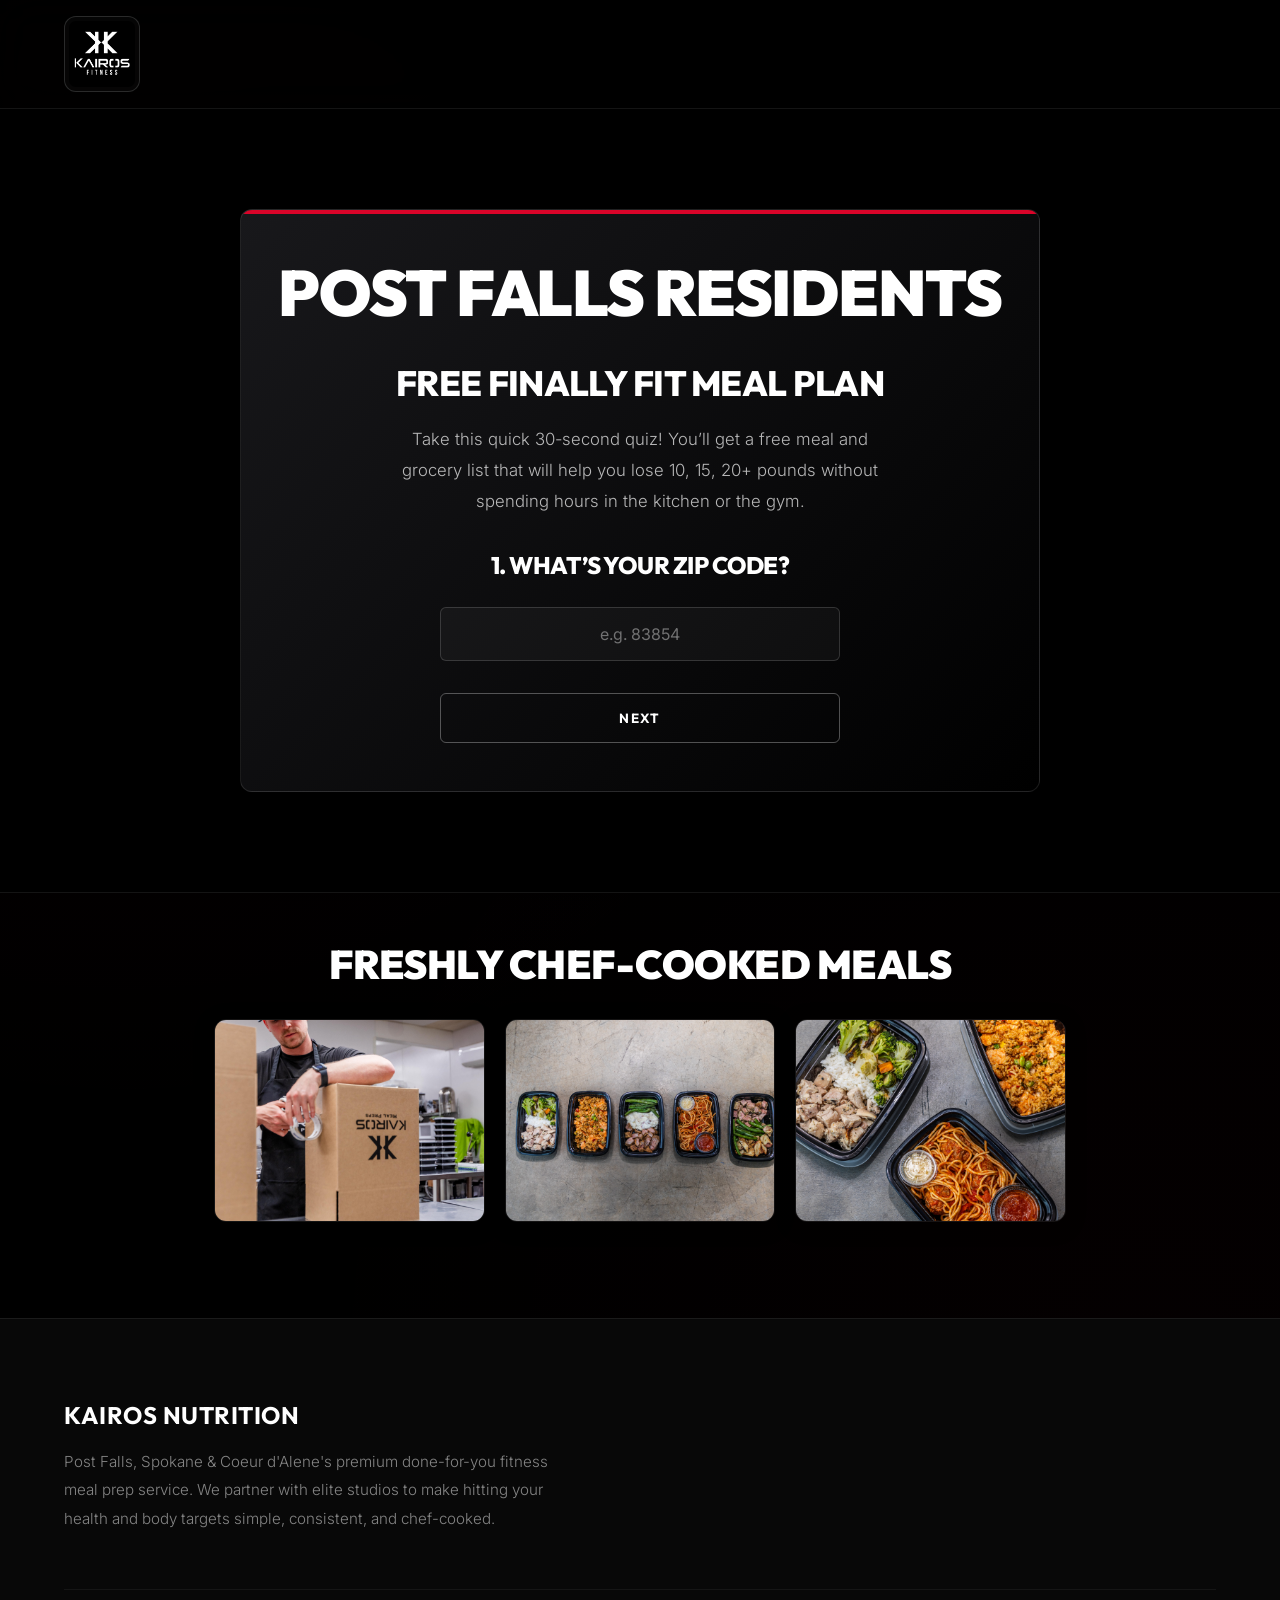
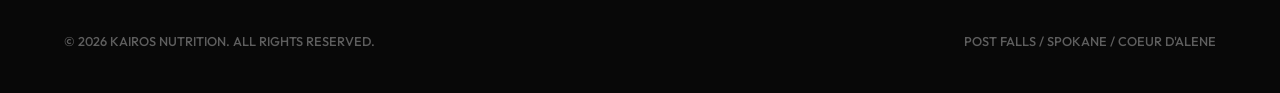
==== commit 9632cade: "Add responsive Meal Gallery section featuring KairosMealPrep-03, kairosmealpreps1, and kairosmealpre" ====
--- a/post-falls/index.html
+++ b/post-falls/index.html
@@ -16,13 +16,13 @@
     <!-- Script defer -->
     <script src="/post-falls/main.js?v=4.3" defer></script>
     <style>
-        .testimonial-grid {
+        .testimonial-grid, .meal-grid {
             display: grid;
             grid-template-columns: repeat(3, minmax(0, 1fr));
             gap: 20px;
         }
         @media (max-width: 768px) {
-            .testimonial-grid {
+            .testimonial-grid, .meal-grid {
                 grid-template-columns: 1fr;
                 gap: 15px;
             }
@@ -283,7 +283,9 @@
                         Transform With The Finally Fit Project
                     </h2>
                     <p style="font-size: 1.15rem; color: rgba(255,255,255,0.7); font-weight: 300; margin-bottom: 3rem; line-height: 1.5;">
-                        For the next 28 days, we'll help you take the plan you just received and truly follow it.
+                        For the next 12 Weeks, we'll help you take the plan you just received, completely personalize it for your lifestyle, and allow it to fit seamlessly into your week.
+                        <br><br>
+                        Here are some benefits you get to enjoy:
                     </p>
 
                     <!-- Card Grid (styled like image 3) -->
@@ -295,7 +297,7 @@
                             Nutrition Coaching
                         </div>
                         <div style="background: #ffffff; color: #000000; padding: 1rem; border-radius: 12px; font-weight: 700; font-size: 0.9rem; text-align: center; box-shadow: 0 4px 20px rgba(0,0,0,0.15); font-family: var(--font-primary); display: flex; align-items: center; justify-content: center; height: 110px; text-transform: uppercase; letter-spacing: 0.5px; border: 1px solid rgba(0,0,0,0.05); box-sizing: border-box;">
-                            Weekly Accountability
+                            Weekly Metrics
                         </div>
                         <div style="background: #ffffff; color: #000000; padding: 1rem; border-radius: 12px; font-weight: 700; font-size: 0.9rem; text-align: center; box-shadow: 0 4px 20px rgba(0,0,0,0.15); font-family: var(--font-primary); display: flex; align-items: center; justify-content: center; height: 110px; text-transform: uppercase; letter-spacing: 0.5px; border: 1px solid rgba(0,0,0,0.05); box-sizing: border-box;">
                             Done-For-You Meals
@@ -311,8 +313,8 @@
                     <h2 style="font-family: var(--font-primary); font-weight: 900; font-size: 2.2rem; text-transform: uppercase; color: #fff; margin-top: 0; margin-bottom: 1.5rem; letter-spacing: -0.5px; line-height: 1.15;">
                         HERE'S THE NEXT STEP.
                     </h2>
-                    <p style="font-size: 1.1rem; color: rgba(255,255,255,0.85); line-height: 1.6; font-weight: 300; margin-bottom: 1.25rem; text-align: left;">
-                        Meet with me in person at a local Post Falls gym.
+                    <p style="font-size: 1.25rem; color: #fff; line-height: 1.5; font-weight: 700; margin-bottom: 1.25rem; text-align: center;">
+                        Let's Get You Set Up With A Roadmap!
                     </p>
                     <p style="font-size: 1.1rem; color: rgba(255,255,255,0.85); line-height: 1.6; font-weight: 300; margin-bottom: 2.5rem; text-align: left;" id="booking-goal-copy">
                         We'll review the plan you just received, talk about your goals, and I'll show you what your first 28 days could look like.
@@ -333,7 +335,7 @@
 
                     <!-- Primary Booking CTA button -->
                     <a href="https://calendar.app.google/Ku4h9mVZbAeVrSJt8" target="_blank" class="btn btn-primary cta-btn-strategy" style="width: 100%; font-size: 1.2rem; padding: 1.25rem 2rem; border-radius: 6px; box-shadow: 0 0 30px var(--brand-red-glow); text-decoration: none; display: block; font-weight: 700; text-transform: uppercase; letter-spacing: 0.5px;">
-                        BOOK MY IN-PERSON ASSESSMENT
+                        Get Scheduled Now
                     </a>
                 </div>
 
@@ -379,22 +381,22 @@
                                 <!-- Before/After Image Grid -->
                                 <div style="display: flex; gap: 10px; margin-bottom: 1.25rem; height: 165px;">
                                     <div style="flex: 1; position: relative; border-radius: 8px; overflow: hidden; border: 1px solid rgba(255,255,255,0.1);">
-                                        <img src="/assets/matthew_before.jpg" style="width: 100%; height: 100%; object-fit: cover; object-position: center top;">
+                                        <img src="/assets/david_before.jpg" style="width: 100%; height: 100%; object-fit: cover; object-position: center top;">
                                         <span style="position: absolute; bottom: 5px; left: 5px; background: rgba(0,0,0,0.6); color: #fff; font-size: 0.7rem; font-weight: 700; padding: 2px 6px; border-radius: 4px; text-transform: uppercase; letter-spacing: 0.5px;">Before</span>
                                     </div>
                                     <div style="flex: 1; position: relative; border-radius: 8px; overflow: hidden; border: 1px solid rgba(217, 4, 41, 0.3);">
-                                        <img src="/assets/matthew_after.jpg" style="width: 100%; height: 100%; object-fit: cover; object-position: center top;">
+                                        <img src="/assets/david_after.jpg" style="width: 100%; height: 100%; object-fit: cover; object-position: center top;">
                                         <span style="position: absolute; bottom: 5px; left: 5px; background: var(--brand-red); color: #fff; font-size: 0.7rem; font-weight: 700; padding: 2px 6px; border-radius: 4px; text-transform: uppercase; letter-spacing: 0.5px;">After</span>
                                     </div>
                                 </div>
 
                                 <p style="font-size: 0.95rem; color: rgba(255,255,255,0.85); line-height: 1.5; font-style: italic; font-weight: 300; margin: 0 0 1.25rem 0;">
-                                    "I've had 15+ meals with Kairos already and they have all been delicious with the right macros. Meals are affordable and delivery is easy."
+                                    "I had tried losing weight on my own so many times, but I could never stay consistent because I never really knew what to eat or what I should be doing. The Finally Fit Project made everything incredibly simple. I had a plan built around my schedule, knew exactly what to eat, had the workouts laid out for me, and had someone keeping me accountable along the way. In only 40 days, I lost 20 pounds, my clothes fit completely differently, and I have more confidence than I’ve had in years. The biggest difference is that this didn’t feel like another diet. It flowed with my life easily."
                                 </p>
                             </div>
                             <div>
-                                <div style="font-weight: 700; font-size: 0.95rem; color: #fff; text-transform: uppercase; letter-spacing: 0.5px;">Matthew D.</div>
-                                <div style="font-size: 0.8rem; color: var(--brand-red); font-weight: 700; text-transform: uppercase; margin-top: 2px;">Active Kairos Member</div>
+                                <div style="font-weight: 700; font-size: 0.95rem; color: #fff; text-transform: uppercase; letter-spacing: 0.5px;">David</div>
+                                <div style="font-size: 0.8rem; color: var(--brand-red); font-weight: 700; text-transform: uppercase; margin-top: 2px;">Lost 20 lbs in 40 Days</div>
                             </div>
                         </div>
 
@@ -417,7 +419,23 @@
         </div>
     </section>
 
-
+    <!-- MEAL GALLERY SECTION -->
+    <section class="meal-gallery-sec" style="padding: 3rem 1.5rem 6rem 1.5rem; text-align: center; max-width: 900px; margin: 0 auto;">
+        <h2 style="font-family: var(--font-primary); font-weight: 900; font-size: clamp(1.8rem, 5vw, 2.5rem); text-transform: uppercase; color: #fff; margin-bottom: 2rem; line-height: 1.15; letter-spacing: -0.5px;">
+            Freshly Chef-Cooked Meals
+        </h2>
+        <div class="meal-grid" style="text-align: left;">
+            <div style="border-radius: 12px; overflow: hidden; border: 1px solid rgba(255,255,255,0.08); box-shadow: 0 4px 20px rgba(0,0,0,0.3); aspect-ratio: 4 / 3;">
+                <img src="/assets/KairosMealPrep-03.jpg" style="width: 100%; height: 100%; object-fit: cover; object-position: center;">
+            </div>
+            <div style="border-radius: 12px; overflow: hidden; border: 1px solid rgba(255,255,255,0.08); box-shadow: 0 4px 20px rgba(0,0,0,0.3); aspect-ratio: 4 / 3;">
+                <img src="/assets/kairosmealpreps1.jpg" style="width: 100%; height: 100%; object-fit: cover; object-position: center;">
+            </div>
+            <div style="border-radius: 12px; overflow: hidden; border: 1px solid rgba(255,255,255,0.08); box-shadow: 0 4px 20px rgba(0,0,0,0.3); aspect-ratio: 4 / 3;">
+                <img src="/assets/kairosmealpreps5.jpg" style="width: 100%; height: 100%; object-fit: cover; object-position: center;">
+            </div>
+        </div>
+    </section>
 
     <!-- FOOTER SECTION -->
     <footer class="footer-sec">
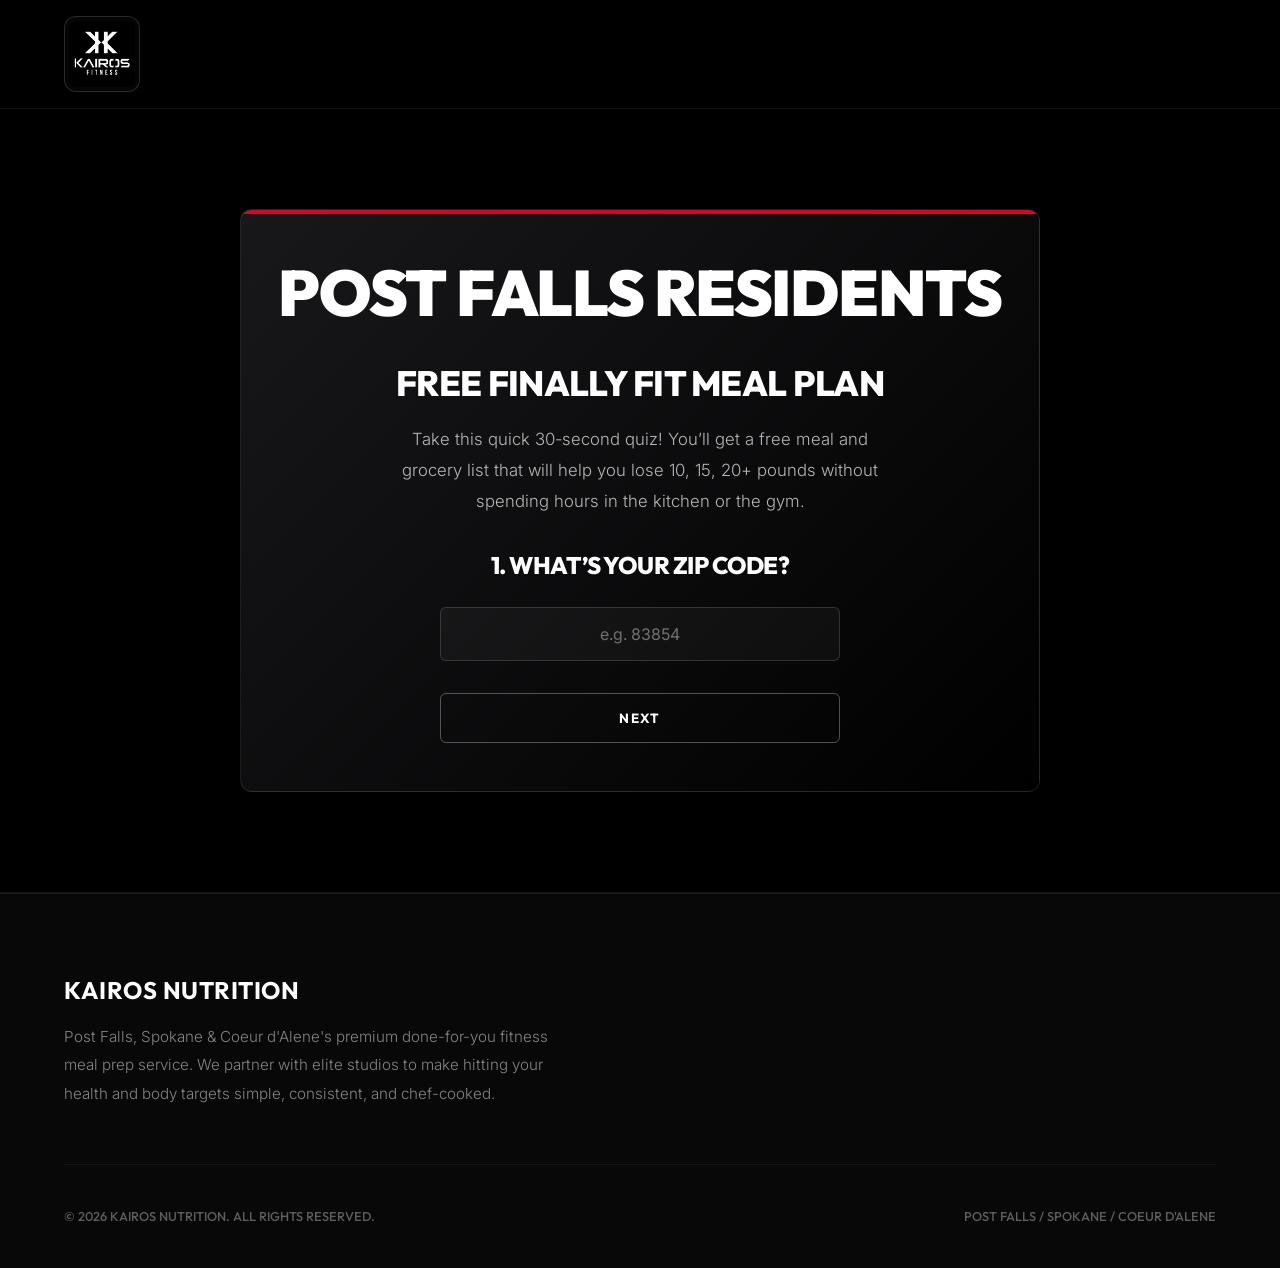
==== commit 78cd25a9: "Move Meal Gallery section inside results-pane to hide it during active quiz sessions" ====
--- a/post-falls/index.html
+++ b/post-falls/index.html
@@ -28,6 +28,24 @@
             }
         }
     </style>
+
+    <!-- Meta Pixel Code -->
+    <script>
+    !function(f,b,e,v,n,t,s)
+    {if(f.fbq)return;n=f.fbq=function(){n.callMethod?
+    n.callMethod.apply(n,arguments):n.queue.push(arguments)};
+    if(!f._fbq)f._fbq=n;n.push=n;n.loaded=!0;n.version='2.0';
+    n.queue=[];t=b.createElement(e);t.async=!0;
+    t.src=v;s=b.getElementsByTagName(e)[0];
+    s.parentNode.insertBefore(t,s)}(window, document,'script',
+    'https://connect.facebook.net/en_US/fbevents.js');
+    fbq('init', '1425744796042364');
+    fbq('track', 'PageView');
+    </script>
+    <noscript><img height="1" width="1" style="display:none"
+    src="https://www.facebook.com/tr?id=1425744796042364&ev=PageView&noscript=1"
+    /></noscript>
+    <!-- End Meta Pixel Code -->
 </head>
 <body>
 
@@ -415,24 +433,25 @@
                         </div>
                     </div>
                 </div>
-            </div>
-        </div>
-    </section>
-
-    <!-- MEAL GALLERY SECTION -->
-    <section class="meal-gallery-sec" style="padding: 3rem 1.5rem 6rem 1.5rem; text-align: center; max-width: 900px; margin: 0 auto;">
-        <h2 style="font-family: var(--font-primary); font-weight: 900; font-size: clamp(1.8rem, 5vw, 2.5rem); text-transform: uppercase; color: #fff; margin-bottom: 2rem; line-height: 1.15; letter-spacing: -0.5px;">
-            Freshly Chef-Cooked Meals
-        </h2>
-        <div class="meal-grid" style="text-align: left;">
-            <div style="border-radius: 12px; overflow: hidden; border: 1px solid rgba(255,255,255,0.08); box-shadow: 0 4px 20px rgba(0,0,0,0.3); aspect-ratio: 4 / 3;">
-                <img src="/assets/KairosMealPrep-03.jpg" style="width: 100%; height: 100%; object-fit: cover; object-position: center;">
-            </div>
-            <div style="border-radius: 12px; overflow: hidden; border: 1px solid rgba(255,255,255,0.08); box-shadow: 0 4px 20px rgba(0,0,0,0.3); aspect-ratio: 4 / 3;">
-                <img src="/assets/kairosmealpreps1.jpg" style="width: 100%; height: 100%; object-fit: cover; object-position: center;">
-            </div>
-            <div style="border-radius: 12px; overflow: hidden; border: 1px solid rgba(255,255,255,0.08); box-shadow: 0 4px 20px rgba(0,0,0,0.3); aspect-ratio: 4 / 3;">
-                <img src="/assets/kairosmealpreps5.jpg" style="width: 100%; height: 100%; object-fit: cover; object-position: center;">
+
+                <!-- MEAL GALLERY SECTION -->
+                <section class="meal-gallery-sec" style="padding: 3rem 1.5rem 6rem 1.5rem; text-align: center; max-width: 900px; margin: 0 auto;">
+                    <h2 style="font-family: var(--font-primary); font-weight: 900; font-size: clamp(1.8rem, 5vw, 2.5rem); text-transform: uppercase; color: #fff; margin-bottom: 2rem; line-height: 1.15; letter-spacing: -0.5px;">
+                        Freshly Chef-Cooked Meals
+                    </h2>
+                    <div class="meal-grid" style="text-align: left;">
+                        <div style="border-radius: 12px; overflow: hidden; border: 1px solid rgba(255,255,255,0.08); box-shadow: 0 4px 20px rgba(0,0,0,0.3); aspect-ratio: 4 / 3;">
+                            <img src="/assets/KairosMealPrep-03.jpg" style="width: 100%; height: 100%; object-fit: cover; object-position: center;">
+                        </div>
+                        <div style="border-radius: 12px; overflow: hidden; border: 1px solid rgba(255,255,255,0.08); box-shadow: 0 4px 20px rgba(0,0,0,0.3); aspect-ratio: 4 / 3;">
+                            <img src="/assets/kairosmealpreps1.jpg" style="width: 100%; height: 100%; object-fit: cover; object-position: center;">
+                        </div>
+                        <div style="border-radius: 12px; overflow: hidden; border: 1px solid rgba(255,255,255,0.08); box-shadow: 0 4px 20px rgba(0,0,0,0.3); aspect-ratio: 4 / 3;">
+                            <img src="/assets/kairosmealpreps5.jpg" style="width: 100%; height: 100%; object-fit: cover; object-position: center;">
+                        </div>
+                    </div>
+                </section>
+
             </div>
         </div>
     </section>
